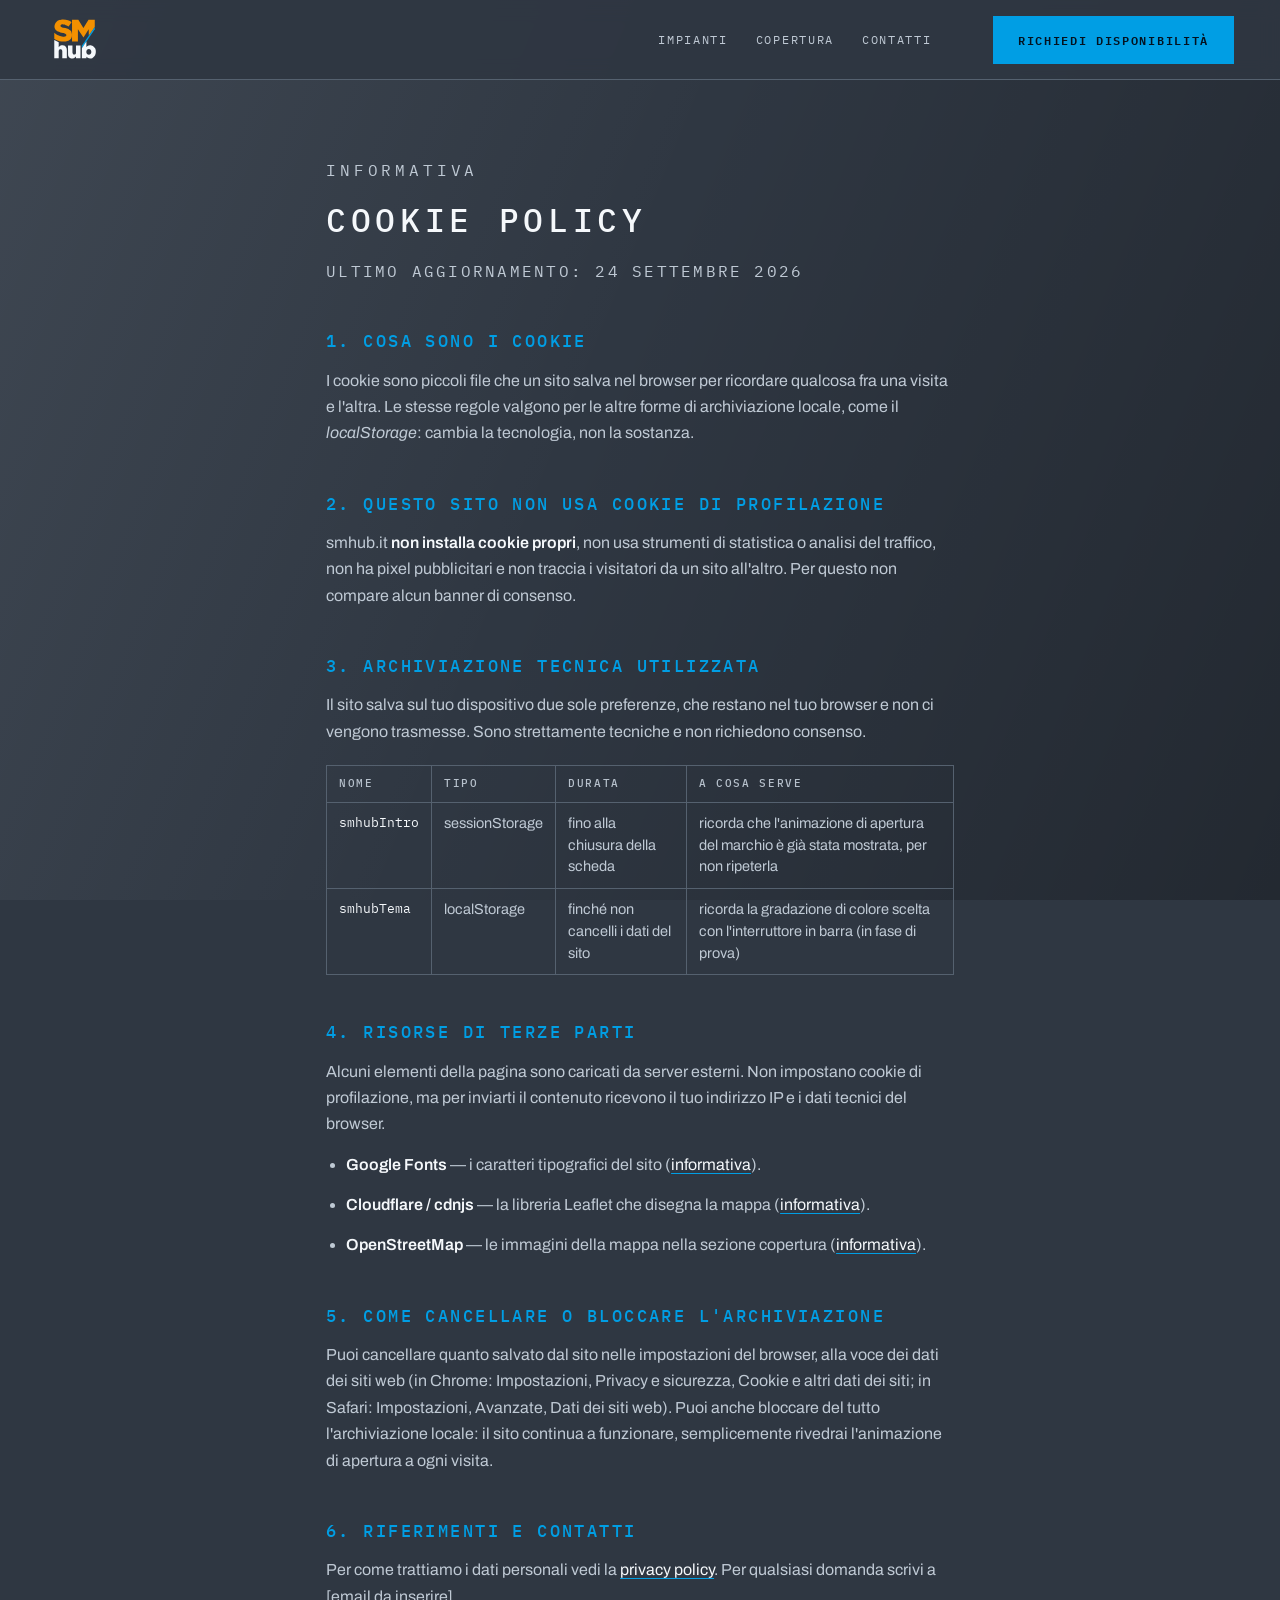
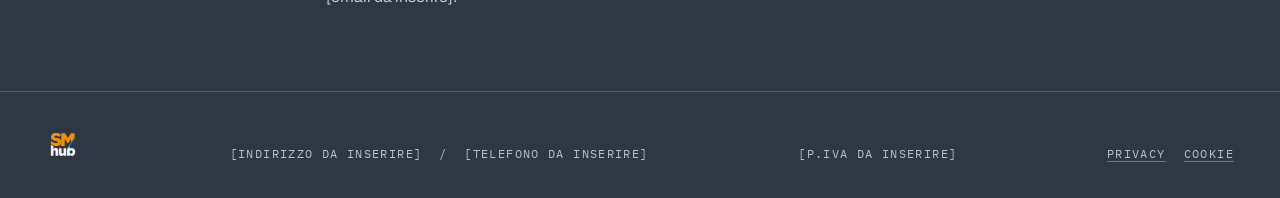
==== cookie.html @ 1e73a3e6 "In evidenza: la domination di Corso Vittorio Emanuele Nuova sezione subito dopo l'hero, con link in " ====
<!DOCTYPE html>
<html lang="it">
<head>
<meta charset="utf-8">
<meta name="viewport" content="width=device-width,initial-scale=1">
<title>Cookie policy | SMHUB</title>
<meta name="description" content="smhub.it non usa cookie di profilazione n&eacute; strumenti di statistica: cosa viene salvato nel browser e perch&eacute;.">
<link rel="preconnect" href="https://fonts.googleapis.com">
<link rel="preconnect" href="https://fonts.gstatic.com" crossorigin>
<link href="https://fonts.googleapis.com/css2?family=Archivo:wght@400;500;600&family=IBM+Plex+Mono:wght@400;500&display=swap" rel="stylesheet">
<link rel="stylesheet" href="css/style.css?v=44">
</head>
<body>

<header class="nav">
  <a class="nav-logo" href="index.html" aria-label="SMHUB, torna in cima"><svg class="marchio" viewBox="0 0 91.2 91.2" aria-hidden="true" focusable="false"><defs>
<clipPath id="clip_1">
<path transform="matrix(1,0,0,-1,0,91.2)" d="M0 91.2H91.2V0H0Z"/>
</clipPath>
</defs>
<g >
<g clip-path="url(#clip_1)">
<path transform="matrix(1,0,0,-1,40.1944,17.838898)" d="M0 0C-3.046 3.194-9.563 4.911-16.454 4.194-18.664 3.965-20.081 3.385-21.046 2.861-21.713 2.5-25.308 .549-26.454-3.731-26.678-4.571-27.667-8.267-25.417-11.361-24.326-12.861-22.958-13.611-22.139-14.167-22.139-14.167-19.854-15.731-13.432-16.917-13.432-16.917-8.102-17.824-8.157-20.324-8.157-20.324-8.38-23.38-14.046-22.509-14.046-22.509-20.657-22.12-27.176-16.435V-25.62C-27.176-25.62-17.028-33.333-5.167-28.861-5.167-28.861 3.725-25.833-.306-14.734-.357-14.593-.419-14.459-.497-14.33-1.075-13.375-3.735-9.97-12.861-8.639-12.861-8.639-17.694-7.611-17.389-5.361-17.389-5.361-17.111-2.417-13.028-3.278-13.028-3.278-8.639-3.75-4.639-6.556Z" fill="#f39000"/>
<path transform="matrix(1,0,0,-1,40.9371,48.094797)" d="M0 0H9.248V19.45L17.989 6.339 26.211 19.45 26.361 9.274 35.767 22.858V34.265H25.915L17.883 21.524 9.915 34.265H0Z" fill="#f39000"/>
<path transform="matrix(1,0,0,-1,56.4444,54.496297)" d="M0 0V-3.889L20.259 25.741V29.259Z" fill="#009ee4"/>
<path fill="currentColor" transform="matrix(1,0,0,-1,67.35,68.78)" d="M0 0C-2.19 0-3.96 2-3.96 4.47-3.96 6.94-2.19 8.94 0 8.94 2.18 8.94 3.96 6.94 3.96 4.47 3.96 2 2.18 0 0 0M9.65 10.41C9.31 11.01 7.59 13.89 4.09 14.69-.78 15.8-3.57 12.31-3.85 12.02V20.69L-10.91 10.39V-5.42H-3.79V-3.2C-3.2-3.65 .34-7.42 5.37-5.42 10.82-3.26 12.57 5.34 9.65 10.41"/>
<path fill="currentColor" transform="matrix(1,0,0,-1,13.0185,45.6)" d="M0 0V-28.526H6.944V-17.587C6.944-16.625 7.317-15.675 8.05-15.053 8.51-14.663 9.123-14.362 9.907-14.396 9.907-14.396 10.834-14.271 11.736-15.256 12.321-15.895 12.593-16.762 12.593-17.629V-28.526H19.759V-15.561C19.759-14.047 19.392-12.535 18.574-11.262 17.62-9.778 15.944-8.304 13.056-8.341 13.056-8.341 9.093-7.822 6.954-11.517V-3.656Z"/>
<path fill="currentColor" transform="matrix(1,0,0,-1,34.5556,54.394399)" d="M0 0H7.028V-11.057C7.028-11.992 7.398-12.917 8.125-13.504 8.537-13.837 9.067-14.093 9.722-14.083 9.722-14.083 12.056-14.139 12.583-12.028V0H19.667V-19.731H12.611V-17.25C12.611-17.25 9.944-20.551 7.056-20.387 7.056-20.387 1.055-20.306 .167-15.028Z"/>
</g>
</g></svg></a>
  <button class="nav-toggle" aria-expanded="false" aria-controls="menu">Menu</button>
  <nav class="nav-link" id="menu">
    <a href="index.html#impianti">Impianti</a>
    <a href="index.html#copertura">Copertura</a>
    <a href="index.html#contatti">Contatti</a>
  </nav>
  <a class="btn" href="index.html#contatti">Richiedi disponibilità</a>
</header>

<main id="top">
  <section>
    <div class="wrap documento">
      <p class="etichetta">Informativa</p>
      <h1>Cookie policy</h1>
      <p class="documento-data">Ultimo aggiornamento: 24 settembre 2026</p>

      <h2>1. Cosa sono i cookie</h2>
      <p>I cookie sono piccoli file che un sito salva nel browser per ricordare qualcosa fra una visita e
      l'altra. Le stesse regole valgono per le altre forme di archiviazione locale, come il
      <em>localStorage</em>: cambia la tecnologia, non la sostanza.</p>

      <h2>2. Questo sito non usa cookie di profilazione</h2>
      <p>smhub.it <strong>non installa cookie propri</strong>, non usa strumenti di statistica o analisi
      del traffico, non ha pixel pubblicitari e non traccia i visitatori da un sito all'altro. Per questo
      non compare alcun banner di consenso.</p>

      <h2>3. Archiviazione tecnica utilizzata</h2>
      <p>Il sito salva sul tuo dispositivo due sole preferenze, che restano nel tuo browser e non ci
      vengono trasmesse. Sono strettamente tecniche e non richiedono consenso.</p>
      <table class="tabella">
        <thead><tr><th>Nome</th><th>Tipo</th><th>Durata</th><th>A cosa serve</th></tr></thead>
        <tbody>
          <tr><td>smhubIntro</td><td>sessionStorage</td><td>fino alla chiusura della scheda</td>
            <td>ricorda che l'animazione di apertura del marchio &egrave; gi&agrave; stata mostrata, per non ripeterla</td></tr>
          <tr><td>smhubTema</td><td>localStorage</td><td>finch&eacute; non cancelli i dati del sito</td>
            <td>ricorda la gradazione di colore scelta con l'interruttore in barra (in fase di prova)</td></tr>
        </tbody>
      </table>

      <h2>4. Risorse di terze parti</h2>
      <p>Alcuni elementi della pagina sono caricati da server esterni. Non impostano cookie di
      profilazione, ma per inviarti il contenuto ricevono il tuo indirizzo IP e i dati tecnici del
      browser.</p>
      <ul>
        <li><strong>Google Fonts</strong> &mdash; i caratteri tipografici del sito
        (<a href="https://policies.google.com/privacy" target="_blank" rel="noopener">informativa</a>).</li>
        <li><strong>Cloudflare / cdnjs</strong> &mdash; la libreria Leaflet che disegna la mappa
        (<a href="https://www.cloudflare.com/privacypolicy/" target="_blank" rel="noopener">informativa</a>).</li>
        <li><strong>OpenStreetMap</strong> &mdash; le immagini della mappa nella sezione copertura
        (<a href="https://osmfoundation.org/wiki/Privacy_Policy" target="_blank" rel="noopener">informativa</a>).</li>
      </ul>

      <h2>5. Come cancellare o bloccare l'archiviazione</h2>
      <p>Puoi cancellare quanto salvato dal sito nelle impostazioni del browser, alla voce dei dati dei
      siti web (in Chrome: Impostazioni, Privacy e sicurezza, Cookie e altri dati dei siti; in Safari:
      Impostazioni, Avanzate, Dati dei siti web). Puoi anche bloccare del tutto l'archiviazione locale:
      il sito continua a funzionare, semplicemente rivedrai l'animazione di apertura a ogni visita.</p>

      <h2>6. Riferimenti e contatti</h2>
      <p>Per come trattiamo i dati personali vedi la <a href="privacy.html">privacy policy</a>. Per
      qualsiasi domanda scrivi a [email da inserire].</p>
    </div>
  </section>
</main>

<footer>
  <div class="piede">
    <div class="piede-marchio"><svg class="marchio" viewBox="0 0 91.2 91.2" aria-hidden="true" focusable="false"><defs>
<clipPath id="clip_1">
<path transform="matrix(1,0,0,-1,0,91.2)" d="M0 91.2H91.2V0H0Z"/>
</clipPath>
</defs>
<g >
<g clip-path="url(#clip_1)">
<path transform="matrix(1,0,0,-1,40.1944,17.838898)" d="M0 0C-3.046 3.194-9.563 4.911-16.454 4.194-18.664 3.965-20.081 3.385-21.046 2.861-21.713 2.5-25.308 .549-26.454-3.731-26.678-4.571-27.667-8.267-25.417-11.361-24.326-12.861-22.958-13.611-22.139-14.167-22.139-14.167-19.854-15.731-13.432-16.917-13.432-16.917-8.102-17.824-8.157-20.324-8.157-20.324-8.38-23.38-14.046-22.509-14.046-22.509-20.657-22.12-27.176-16.435V-25.62C-27.176-25.62-17.028-33.333-5.167-28.861-5.167-28.861 3.725-25.833-.306-14.734-.357-14.593-.419-14.459-.497-14.33-1.075-13.375-3.735-9.97-12.861-8.639-12.861-8.639-17.694-7.611-17.389-5.361-17.389-5.361-17.111-2.417-13.028-3.278-13.028-3.278-8.639-3.75-4.639-6.556Z" fill="#f39000"/>
<path transform="matrix(1,0,0,-1,40.9371,48.094797)" d="M0 0H9.248V19.45L17.989 6.339 26.211 19.45 26.361 9.274 35.767 22.858V34.265H25.915L17.883 21.524 9.915 34.265H0Z" fill="#f39000"/>
<path transform="matrix(1,0,0,-1,56.4444,54.496297)" d="M0 0V-3.889L20.259 25.741V29.259Z" fill="#009ee4"/>
<path fill="currentColor" transform="matrix(1,0,0,-1,67.35,68.78)" d="M0 0C-2.19 0-3.96 2-3.96 4.47-3.96 6.94-2.19 8.94 0 8.94 2.18 8.94 3.96 6.94 3.96 4.47 3.96 2 2.18 0 0 0M9.65 10.41C9.31 11.01 7.59 13.89 4.09 14.69-.78 15.8-3.57 12.31-3.85 12.02V20.69L-10.91 10.39V-5.42H-3.79V-3.2C-3.2-3.65 .34-7.42 5.37-5.42 10.82-3.26 12.57 5.34 9.65 10.41"/>
<path fill="currentColor" transform="matrix(1,0,0,-1,13.0185,45.6)" d="M0 0V-28.526H6.944V-17.587C6.944-16.625 7.317-15.675 8.05-15.053 8.51-14.663 9.123-14.362 9.907-14.396 9.907-14.396 10.834-14.271 11.736-15.256 12.321-15.895 12.593-16.762 12.593-17.629V-28.526H19.759V-15.561C19.759-14.047 19.392-12.535 18.574-11.262 17.62-9.778 15.944-8.304 13.056-8.341 13.056-8.341 9.093-7.822 6.954-11.517V-3.656Z"/>
<path fill="currentColor" transform="matrix(1,0,0,-1,34.5556,54.394399)" d="M0 0H7.028V-11.057C7.028-11.992 7.398-12.917 8.125-13.504 8.537-13.837 9.067-14.093 9.722-14.083 9.722-14.083 12.056-14.139 12.583-12.028V0H19.667V-19.731H12.611V-17.25C12.611-17.25 9.944-20.551 7.056-20.387 7.056-20.387 1.055-20.306 .167-15.028Z"/>
</g>
</g></svg></div>
    <div>[indirizzo da inserire] &nbsp;/&nbsp; [telefono da inserire]</div>
    <div>[P.IVA da inserire]</div>
    <div class="piede-legali"><a href="privacy.html">Privacy</a><a href="cookie.html">Cookie</a></div>
  </div>
</footer>

<script src="js/site.js?v=18" defer></script>
</body>
</html>
---- css/style.css ----
/* SMHUB - direzione: blueprint industriale.
   Griglia di costruzione a vista, quote da disegno tecnico, tipografia grande,
   dati in monospaziato, foto a piena larghezza senza effetti. Nessun WebGL. */

/* ---------- palette ----------
   Due fondi possibili, commutabili con l'attributo data-tema sull'elemento html.
   "blu" = cianografia (predefinito), "acciaio" = lamiera spazzolata. */
/* ---------- palette: lamiera di acciaio, tre gradazioni ----------
   Si commutano con l'attributo data-tema sull'elemento html.
   Predefinita: "medio". Il fondo blu e stato scartato. */
:root{
  /* MEDIO */
  --fondo:#2f3742;
  --fondo-2:#363f4b;
  --piano:#3e4855;
  --filo:#55616f;
  --filo-forte:#6b7887;
  --tenue:#b7c1cc;
  --testo:#f5f8fb;
  --testo-muto:#bfc9d4;
  --linea:#454f5d;
  --accento:#009ee4;          /* blu del marchio SM Hub */
  --accento-scuro:#0080ba;
  --su-accento:#04121f;       /* testo sopra l'accento */
  --rilievo:linear-gradient(112deg,rgba(230,242,255,.085) 0%,rgba(0,0,0,0) 46%,rgba(0,0,0,.26) 100%);
  --velo:linear-gradient(180deg,rgba(28,34,43,.34) 0%,rgba(28,34,43,.18) 42%,rgba(28,34,43,.62) 100%);
  --barra:rgba(47,55,66,.90);

  /* Due soli caratteri. IBM Plex Mono per payoff, titoli, etichette e dati;
     Archivo per il testo corrente e per gli indirizzi delle schede. */
  --font-testo:"Archivo",system-ui,sans-serif;
  --font-mono:"IBM Plex Mono",ui-monospace,"Cascadia Mono",monospace;

  --bordo:1px solid var(--filo);
  --barra-h:80px;            /* altezza della barra: la usano hero e squadrature */
  --gutter:clamp(18px,3.6vw,56px);
  --max:1560px;
  color-scheme:dark;
}

/* SCURO: lamiera brunita */
html[data-tema="scuro"]{
  --fondo:#262c34;
  --fondo-2:#2c333c;
  --piano:#333b45;
  --filo:#4a5563;
  --filo-forte:#5f6c7c;
  --tenue:#aeb9c5;
  --testo:#f1f4f8;
  --testo-muto:#b4bfca;
  --linea:#3b4552;
  --rilievo:linear-gradient(112deg,rgba(226,238,250,.075) 0%,rgba(0,0,0,0) 46%,rgba(0,0,0,.22) 100%);
  --velo:linear-gradient(180deg,rgba(22,27,34,.36) 0%,rgba(22,27,34,.20) 42%,rgba(22,27,34,.64) 100%);
  --barra:rgba(38,44,52,.90);
}

/* CHIARO: lamiera lucidata */
html[data-tema="chiaro"]{
  --fondo:#3b4552;
  --fondo-2:#434e5c;
  --piano:#4c5866;
  --filo:#63707f;
  --filo-forte:#7b8898;
  --tenue:#c3cdd8;
  --testo:#f8fbfe;
  --testo-muto:#ccd5df;
  --linea:#525e6c;
  --rilievo:linear-gradient(112deg,rgba(235,246,255,.10) 0%,rgba(0,0,0,0) 46%,rgba(0,0,0,.30) 100%);
  --velo:linear-gradient(180deg,rgba(34,41,51,.32) 0%,rgba(34,41,51,.16) 42%,rgba(34,41,51,.58) 100%);
  --barra:rgba(59,69,82,.92);
}


*,*::before,*::after{box-sizing:border-box}
/* [hidden] vale display:none con specificita zero, quindi qualunque regola di
   classe che imposti un display (.imp{display:flex}) lo annulla e l'elemento
   resta a schermo. Serve dirlo qui una volta per tutte. */
[hidden]{display:none!important}
html{-webkit-text-size-adjust:100%}
html,body{overflow-x:clip}
body{
  margin:0;background-color:var(--fondo);background-image:var(--rilievo);background-attachment:fixed;color:var(--testo);
  font-family:var(--font-testo);font-size:16px;line-height:1.5;
  -webkit-font-smoothing:antialiased;
}
img{max-width:100%;display:block}
a{color:inherit;text-decoration:none}
/* Titoli con lo stesso font del payoff: monospaziato, maiuscolo, spaziato.
   Corpi contenuti: il peso visivo lo da la spaziatura, non la grandezza. */
h1,h2,h3{margin:0;font-family:var(--font-mono);font-weight:500;text-transform:uppercase;
  letter-spacing:.14em;line-height:1.4}
p{margin:0}
.btn,.slot,input,textarea{border-radius:0}

/* ---------- luce radente ----------
   Due fasci diagonali sopra tutta la pagina: scorrono con lo scroll tramite
   scroll-driven animation. Dove non e supportata (Safari, Firefox) scorrono da soli.
   Vanno in fusione "screen": illuminano, non coprono. */
.luce{position:fixed;inset:0;z-index:40;pointer-events:none;overflow:hidden;mix-blend-mode:screen}
.luce i{position:absolute;left:-60%;top:-60%;width:220%;height:220%;display:block;will-change:transform;
  background:linear-gradient(104deg,transparent 0 36%,rgba(228,242,255,.10) 44%,
    rgba(232,245,255,.23) 50%,rgba(228,242,255,.10) 56%,transparent 64%)}
.luce i.tinta{background:linear-gradient(99deg,transparent 0 42%,rgba(0,158,228,.08) 47%,
  rgba(0,158,228,.26) 50%,rgba(0,158,228,.08) 53%,transparent 58%)}
/* lama stretta: il colpo di luce speculare, passa piu veloce degli altri due */
.luce i.lama{background:linear-gradient(107deg,transparent 0 47.4%,rgba(255,255,255,.20) 49.4%,
  rgba(255,255,255,.34) 50%,rgba(255,255,255,.20) 50.6%,transparent 52.6%)}

@keyframes radente{from{transform:translate3d(-22%,-10%,0)}to{transform:translate3d(24%,12%,0)}}
@keyframes radenteTinta{from{transform:translate3d(26%,10%,0)}to{transform:translate3d(-24%,-12%,0)}}
@keyframes radenteLama{from{transform:translate3d(-46%,-16%,0)}to{transform:translate3d(48%,18%,0)}}
@supports (animation-timeline: scroll()){
  /* la scorciatoia "animation" imposterebbe durata 0s: con una timeline di scroll
     serve animation-duration:auto, altrimenti il fascio resta fermo */
  .luce i{animation-name:radente;animation-timing-function:linear;animation-fill-mode:both;
    animation-duration:auto;animation-timeline:scroll(root block)}
  .luce i.tinta{animation-name:radenteTinta}
  .luce i.lama{animation-name:radenteLama}
}
@supports not (animation-timeline: scroll()){
  .luce i{animation:radente 24s linear infinite alternate}
  .luce i.tinta{animation:radenteTinta 31s linear infinite alternate}
  .luce i.lama{animation:radenteLama 17s linear infinite alternate}
}

/* quota da disegno tecnico: filetto con tacche agli estremi e misura in mezzo */
.quota{position:relative;display:flex;align-items:center;gap:12px;
  font-family:var(--font-mono);font-size:11px;letter-spacing:.16em;text-transform:uppercase;color:var(--tenue)}
.quota::before,.quota::after{content:"";height:1px;background:var(--filo-forte);flex:1}
.quota.sinistra::before{display:none}

/* ---------- navigazione ---------- */
.nav{position:fixed;top:0;left:0;right:0;z-index:50;height:var(--barra-h);display:flex;align-items:center;
  gap:clamp(14px,3vw,44px);padding:0 var(--gutter);background:var(--barra);
  backdrop-filter:blur(10px);border-bottom:1px solid var(--filo)}
/* il marchio e l'unico punto in cui compare l'arancio: i tratti "hub" ereditano
   il colore del testo tramite currentColor, quindi restano bianchi sul fondo scuro */
.nav-logo{display:flex;align-items:center;color:var(--testo)}
.marchio{width:58px;height:58px;display:block}
.piede-marchio{color:var(--testo)}
.piede-marchio .marchio{width:34px;height:34px}
.nav-link{margin-left:auto;display:flex;gap:clamp(14px,2.2vw,30px);align-items:center}
.nav-link a{font-family:var(--font-mono);font-size:12px;letter-spacing:.14em;text-transform:uppercase;color:var(--testo-muto)}
.nav-link a:hover{color:var(--accento)}
.nav .btn{margin-left:clamp(10px,1.8vw,24px)}
.nav-toggle{display:none;margin-left:auto;background:none;border:1px solid var(--filo-forte);color:var(--testo);
  font-family:var(--font-mono);font-size:12px;letter-spacing:.12em;padding:8px 13px;text-transform:uppercase;cursor:pointer}

.btn{display:inline-flex;align-items:center;justify-content:center;white-space:nowrap;
  font-family:var(--font-mono);font-size:12px;letter-spacing:.14em;text-transform:uppercase;
  padding:14px 24px;border:1px solid var(--accento);background:var(--accento);color:var(--su-accento);font-weight:600;
  transition:background .18s,color .18s,border-color .18s}
.btn:hover{background:var(--accento-scuro);border-color:var(--accento-scuro)}
.btn:active{transform:translateY(1px)}
.btn-ghost{background:transparent;color:var(--testo);border-color:var(--filo-forte)}
.btn-ghost:hover{background:transparent;border-color:var(--accento);color:var(--accento)}

/* interruttore di confronto fra i due fondi: provvisorio, da togliere alla scelta */
.tema{display:flex;border:1px solid var(--filo-forte);margin-left:clamp(10px,1.6vw,20px)}
.tema button{background:none;border:0;color:var(--tenue);cursor:pointer;
  font-family:var(--font-mono);font-size:10.5px;letter-spacing:.14em;text-transform:uppercase;padding:8px 11px}
.tema button[aria-pressed="true"]{background:var(--filo);color:var(--testo)}
@media (max-width:768px){.tema{display:none}}

/* ---------- intro del marchio (js/intro.js) ----------
   Le classi si chiamano apre-* e non intro-*: .intro esiste gia sui paragrafi
   (max-width:56ch) e messa su <html> stringerebbe tutta la pagina.
   Unica eccezione consapevole alla regola "niente contenuto nascosto": per un
   istante la pagina e coperta. Il velo CSS copre solo l'attesa dello script e
   si toglie da solo dopo 2,5 secondi, quindi se lo script non arriva il sito
   compare comunque. Quando lo script parte, sostituisce il velo CSS col suo. */
html.apre-marchio body::after{content:"";position:fixed;inset:0;z-index:98;
  background-color:var(--fondo);background-image:var(--rilievo);
  animation:apre-via .35s 2.5s forwards}
.apre-velo{position:fixed;inset:0;z-index:98;pointer-events:none;
  background-color:var(--fondo);background-image:var(--rilievo)}
html.apre-marchio .nav-logo .marchio{visibility:hidden;animation:apre-logo 0s 2.6s forwards}
html.apre-marchio-attiva .nav-logo .marchio{visibility:hidden}
.apre-volo{position:fixed;z-index:99;margin:0;color:var(--testo);pointer-events:none;will-change:transform}
.apre-volo g{transform-box:fill-box}
@keyframes apre-via{to{opacity:0;visibility:hidden}}
@keyframes apre-logo{to{visibility:visible}}

/* ---------- hero: foto piena + squadratura tecnica ---------- */
.hero{position:relative;min-height:100dvh;display:flex;flex-direction:column;justify-content:center;
  align-items:center;
  padding:calc(var(--barra-h) + 34px) 0 0;overflow:hidden}
.hero-media{position:absolute;inset:0;z-index:-2;background:var(--fondo-2)}
/* Su desktop la foto parte SOTTO la barra: la barra e quasi opaca, e sopra la
   foto nascondeva proprio la parte alta, dove stanno i cartelloni. */
@media (min-aspect-ratio:4/5){
  .hero-media{top:var(--barra-h)}
  /* Fascia al 66% dell'altezza invece che al centro: la parte alta della foto,
     dove stanno i cartelloni, resta scoperta (a 1905x912 il cartellone Lete
     arriva al 65%). Il secondo termine del min() la fa risalire sugli schermi
     bassi (portatili), cosi pulsanti e quota restano dentro lo schermo:
     300px = fascia + riga + pulsanti + un minimo di stacco dalla quota. */
  .hero{justify-content:flex-start}
  .hero-fascia{margin-top:max(0px,min(calc(66dvh - var(--barra-h) - 34px),
    calc(100dvh - var(--barra-h) - 34px - 300px)))}
}
.slide{position:absolute;inset:0;opacity:0;transition:opacity 1.1s linear}
.slide.on{opacity:1}
/* Sugli schermi piu larghi del 16:9 la foto si rifila sopra e sotto: il taglio va
   soprattutto in basso (strada, auto), perche i cartelloni stanno in alto.
   Centrata, su un monitor 1920x1080 spariva la cima dei cartelloni. */
.slide img{width:100%;height:100%;object-fit:cover;object-position:50% 15%}
.hero-velo{position:absolute;inset:0;z-index:-1;
  background:var(--velo)}

/* segni di squadratura agli angoli, come su una tavola tecnica */
.squadra{position:absolute;width:26px;height:26px;border:1px solid var(--filo-forte);z-index:2;pointer-events:none}
.squadra.a{top:calc(var(--barra-h) + 24px);left:var(--gutter);border-right:0;border-bottom:0}
.squadra.b{top:calc(var(--barra-h) + 24px);right:var(--gutter);border-left:0;border-bottom:0}
.squadra.c{bottom:26px;left:var(--gutter);border-right:0;border-top:0}
.squadra.d{bottom:26px;right:var(--gutter);border-left:0;border-top:0}

/* La fascia va da un bordo all'altro: e una banda sulla foto, non un riquadro
   dentro la griglia. Il testo dentro resta allineato al centro. */
.hero-fascia{position:relative;z-index:3;width:100%;text-align:center;
  background:rgba(16,21,28,.72);
  border-top:1px solid rgba(255,255,255,.18);border-bottom:1px solid rgba(255,255,255,.18);
  padding:clamp(24px,4.2vh,50px) var(--gutter);
  backdrop-filter:blur(2px)}
.hero h1{font-family:var(--font-mono);font-weight:500;
  font-size:clamp(13px,1.85vw,27px);letter-spacing:.24em;text-transform:uppercase;
  line-height:1.45;text-wrap:balance;
  text-shadow:0 2px 24px rgba(0,0,0,.5)}
.hero h1 em{font-style:normal;color:var(--accento)}
.hero-sotto{position:relative;z-index:3;display:flex;flex-direction:column;align-items:center;
  gap:clamp(20px,3vh,32px);margin-top:clamp(26px,4.4vh,46px);padding:0 var(--gutter);text-align:center}
.hero-riga{font-family:var(--font-mono);font-size:clamp(10.5px,1.05vw,13px);letter-spacing:.2em;
  text-transform:uppercase;color:#fff;
  /* due ombre: una stretta che stacca la lettera anche sul cielo chiaro, una
     larga che fa da alone. Serve perche sotto la fascia la foto e scoperta. */
  text-shadow:0 1px 3px rgba(0,0,0,.92),0 2px 26px rgba(0,0,0,.7);
  /* niente max-width: con la crenatura larga del monospaziato il calcolo in ch
     sbaglia di parecchio e la riga andava a capo anche quando c'era spazio.
     Su schermo stretto va a capo da sola, bilanciata. */
  text-wrap:balance}
.hero-azioni{display:flex;gap:12px;flex-wrap:wrap;justify-content:center}
.hero .quota{position:absolute;left:var(--gutter);bottom:22px;z-index:3;margin:0}

/* slot fotografico dichiarato: da sostituire con le foto reali */
.slot{position:absolute;inset:0;display:grid;place-items:center;background:var(--fondo-2);
  border:1px solid var(--linea)}
.slot span{font-family:var(--font-mono);font-size:11.5px;letter-spacing:.18em;color:var(--tenue);
  text-transform:uppercase;text-align:center;padding:0 20px;line-height:2;border:1px dashed var(--filo-forte)}
.slot span{padding:14px 22px}

/* ---------- struttura delle sezioni ---------- */
section{position:relative;z-index:2}
.wrap{max-width:var(--max);margin:0 auto;padding:clamp(64px,9vh,124px) var(--gutter)}
.etichetta{font-family:var(--font-mono);font-size:11px;letter-spacing:.24em;text-transform:uppercase;color:var(--accento)}
h2{margin-top:14px;font-size:clamp(19px,2.1vw,32px);max-width:24em;text-wrap:balance}
.intro{margin-top:22px;max-width:56ch;color:var(--testo-muto);font-size:17px}

/* servizi: righe piene, numerazione grande in filo di contorno */
.righe{margin-top:clamp(36px,6vh,70px);border-top:1px solid var(--filo)}
.riga{display:grid;grid-template-columns:minmax(90px,1fr) 5fr 4fr;gap:clamp(16px,3vw,48px);
  align-items:start;padding:clamp(26px,4vh,48px) 0;border-bottom:1px solid var(--filo)}
.riga .num{font-family:var(--font-mono);font-size:clamp(30px,4vw,58px);line-height:1;color:transparent;
  -webkit-text-stroke:1px var(--filo-forte);letter-spacing:-0.04em}
.riga h3{font-size:clamp(14px,1.25vw,18px);letter-spacing:.12em;line-height:1.5}
.riga p{color:var(--testo-muto);font-size:16px;max-width:46ch}
@media (max-width:900px){.riga{grid-template-columns:1fr;gap:12px}}

/* copertura: mappa a piena larghezza con cornice tecnica */
.copertura{border-top:1px solid var(--filo);background:var(--fondo-2)}
.copertura .wrap{padding-bottom:0}
.copertura-testa{display:grid;grid-template-columns:1.4fr 1fr;gap:clamp(20px,4vw,64px);align-items:end}
@media (max-width:900px){.copertura-testa{grid-template-columns:1fr}}
.mappa-guscio{position:relative;margin-top:clamp(32px,5vh,64px);border-top:1px solid var(--filo)}
#mappa{height:clamp(360px,66vh,720px);background:var(--fondo-2)}
.leaflet-container{background:var(--fondo-2)}
/* resa notturna delle tile OSM: inversione + desaturazione, i marker restano fuori dal filtro */
#mappa .leaflet-tile-pane{filter:invert(1) hue-rotate(180deg) grayscale(.55) brightness(.78) contrast(1.04)}
.leaflet-control-attribution{background:var(--barra)!important;color:var(--tenue)!important;font-family:var(--font-mono);font-size:10px}
.leaflet-control-attribution a{color:var(--testo-muto)!important}

/* comandi della mappa (+, -, vista d'insieme) nel linguaggio del sito */
#mappa .leaflet-bar{border:1px solid var(--filo-forte);border-radius:0;box-shadow:none;background:none}
#mappa .leaflet-bar a{width:40px;height:40px;line-height:38px;border-radius:0;border-bottom:1px solid var(--filo);
  background:var(--fondo);color:var(--testo);font:400 22px/38px var(--font-mono)}
#mappa .leaflet-bar a:last-child{border-bottom:0}
#mappa .leaflet-bar a.leaflet-disabled{color:var(--filo-forte);background:var(--fondo)}
@media (hover:hover){#mappa .leaflet-bar a:not(.leaflet-disabled):hover{background:var(--accento);color:var(--su-accento)}}
#mappa .leaflet-bar a:focus-visible{outline:2px solid var(--accento);outline-offset:-2px}
#mappa .leaflet-top.leaflet-right{margin-top:4px}
#mappa .mappa-insieme a{font-size:20px}
/* avviso "Ctrl + rotella" / "due dita": compare al centro e sparisce da solo */
.mappa-avviso{position:absolute;inset:0;z-index:1000;margin:0;display:flex;align-items:center;justify-content:center;
  padding:20px;text-align:center;background:rgba(16,21,28,.62);color:#fff;pointer-events:none;
  font-family:var(--font-mono);font-size:13px;letter-spacing:.14em;text-transform:uppercase;
  opacity:0;transition:opacity .25s ease}
.mappa-avviso.visibile{opacity:1}

/* popup degli impianti: lo stesso acciaio del sito, spigolo vivo, miniature in alto */
.pop-impianto .leaflet-popup-content-wrapper{background:var(--fondo);color:var(--testo);
  border:1px solid var(--filo-forte);border-radius:0;box-shadow:0 12px 32px rgba(0,0,0,.45);padding:0}
.pop-impianto .leaflet-popup-content{margin:0;width:250px!important;font-family:var(--font-testo);line-height:1.4}
.pop-impianto .leaflet-popup-tip{background:var(--fondo);border:1px solid var(--filo-forte);box-shadow:none}
.pop-impianto a.leaflet-popup-close-button{color:#fff;width:28px;height:28px;font:20px/26px var(--font-mono);
  background:rgba(16,21,28,.72);top:0;right:0}
.pop-foto{display:grid;gap:1px;background:var(--filo)}
.pop-foto.conta-2{grid-template-columns:1fr 1fr}
.pop-miniatura{display:block;padding:0;border:0;margin:0;background:var(--fondo-2);cursor:zoom-in;
  aspect-ratio:16/9;overflow:hidden;position:relative}
.pop-miniatura img{width:100%;height:100%;object-fit:cover;display:block;transition:transform .35s ease}
@media (hover:hover){.pop-miniatura:hover img{transform:scale(1.06)}}
.pop-miniatura:focus-visible{outline:2px solid var(--accento);outline-offset:-2px}
/* prefisso .pop-impianto: Leaflet da ai <p> dei popup un margine piu specifico di una classe sola */
.pop-impianto .pop-senza{margin:0;padding:18px 14px;font-family:var(--font-mono);font-size:10.5px;letter-spacing:.16em;
  text-transform:uppercase;color:var(--tenue);background:var(--fondo-2)}
.pop-impianto .pop-code{margin:12px 14px 0;font-family:var(--font-mono);font-size:11px;letter-spacing:.2em;color:var(--accento)}
.pop-impianto .pop-pos{margin:5px 14px 0;font-size:14px}
.pop-impianto .pop-dati{margin:8px 14px 14px;font-family:var(--font-mono);font-size:10.5px;letter-spacing:.1em;
  text-transform:uppercase;color:var(--tenue)}

/* ---------- galleria a tutto schermo (foto dal popup) ---------- */
html.galleria-aperta{overflow:hidden}
.galleria{position:fixed;inset:0;z-index:120;display:flex;align-items:center;justify-content:center;
  gap:clamp(8px,2vw,28px);padding:clamp(56px,7vh,80px) clamp(8px,2vw,28px) clamp(20px,4vh,40px);
  background:rgba(12,15,20,.94)}
.galleria figure{margin:0;display:flex;flex-direction:column;align-items:center;gap:14px;
  min-width:0;max-width:min(1400px,100%);touch-action:pan-y}
.galleria img{max-width:100%;max-height:calc(100dvh - 190px);object-fit:contain;display:block;
  border:1px solid var(--filo);background:var(--fondo-2);user-select:none;-webkit-user-drag:none}
.galleria figcaption{display:flex;flex-wrap:wrap;justify-content:center;gap:6px 16px;text-align:center;
  font-family:var(--font-mono);font-size:11px;letter-spacing:.14em;text-transform:uppercase;color:var(--tenue)}
.galleria .g-code{color:var(--accento)}
.galleria .g-pos{color:var(--testo);text-transform:none;letter-spacing:0;font-family:var(--font-testo);font-size:15px;text-wrap:balance}
.galleria-chiudi,.galleria-freccia{flex:none;border:1px solid var(--filo-forte);background:rgba(47,55,66,.8);
  color:#fff;cursor:pointer;font-family:var(--font-mono);line-height:1}
.galleria-chiudi{position:absolute;top:clamp(12px,2vh,20px);right:clamp(12px,2vw,24px);
  width:44px;height:44px;font-size:26px}
.galleria-freccia{width:48px;height:64px;font-size:34px}
@media (hover:hover){.galleria-chiudi:hover,.galleria-freccia:hover{background:var(--accento);color:var(--su-accento)}}
.galleria-chiudi:focus-visible,.galleria-freccia:focus-visible{outline:2px solid var(--accento);outline-offset:2px}
/* su telefono le frecce scendono in basso ai lati, la foto prende tutta la larghezza */
@media (max-width:700px){
  .galleria{padding:64px 8px 90px}
  .galleria-freccia{position:absolute;bottom:18px;width:56px;height:52px}
  .galleria-freccia.prec{left:calc(50% - 64px)}
  .galleria-freccia.succ{right:calc(50% - 64px)}
}
.mappa-nota{position:absolute;left:0;bottom:0;z-index:400;background:var(--fondo);border-top:1px solid var(--filo);
  border-right:1px solid var(--filo);padding:12px 18px;
  font-family:var(--font-mono);font-size:11px;letter-spacing:.14em;text-transform:uppercase;color:var(--tenue)}

/* ---------- riepilogo e elenco degli impianti ----------
   Le schede sono generate da js/site.js a partire da js/impianti-data.js.
   Squadratura netta, foto senza effetti, dati in monospaziato: la scheda deve
   somigliare a una tavola tecnica, non a una card di catalogo. */
.conta{list-style:none;margin:clamp(28px,4vh,44px) 0 0;padding:0;display:flex;flex-wrap:wrap;
  border-top:1px solid var(--filo);border-bottom:1px solid var(--filo)}
.conta li{display:flex;flex-direction:column;gap:6px;padding:clamp(16px,2.4vh,24px) clamp(18px,3vw,44px) clamp(16px,2.4vh,24px) 0;
  border-right:1px solid var(--filo);margin-right:clamp(18px,3vw,44px)}
.conta li:last-child{border-right:0;margin-right:0}
.conta-n{font-size:clamp(28px,3.4vw,46px);line-height:1;letter-spacing:-0.02em}
.conta-e{font-family:var(--font-mono);font-size:10.5px;letter-spacing:.18em;text-transform:uppercase;color:var(--tenue)}

.filtro{margin-top:clamp(26px,4vh,40px);display:flex;flex-wrap:wrap;gap:1px;background:var(--filo);
  border:1px solid var(--filo);width:fit-content;max-width:100%}
.filtro button{background:var(--fondo);border:0;color:var(--testo-muto);cursor:pointer;
  font-family:var(--font-mono);font-size:11px;letter-spacing:.14em;text-transform:uppercase;
  padding:11px 16px;display:flex;align-items:center;gap:8px}
.filtro button span{color:var(--tenue);font-size:10px}
.filtro button:hover{color:var(--testo)}
.filtro button[aria-pressed="true"]{background:var(--accento);color:var(--su-accento)}
.filtro button[aria-pressed="true"] span{color:var(--su-accento);opacity:.7}

/* Ogni scheda ha il suo filetto blu (il blu della sbarra del logo), con un po'
   d'aria fra una e l'altra. Non linee di griglia condivise: con il filtro attivo
   le caselle vuote dell'ultima riga sarebbero diventate blocchi blu pieni. */
.elenco{margin-top:clamp(20px,3vh,30px);display:grid;gap:clamp(12px,1.3vw,20px);
  grid-template-columns:repeat(auto-fill,minmax(330px,1fr))}
.imp{background:var(--fondo);display:flex;flex-direction:column;border:1px solid var(--accento);
  transition:box-shadow .25s ease}
@media (hover:hover){.imp:hover{box-shadow:0 0 0 1px var(--accento),0 10px 28px rgba(0,0,0,.28)}}
.imp-foto{position:relative;aspect-ratio:16/9;background:var(--fondo-2);overflow:hidden;
  border-bottom:1px solid var(--accento)}
.imp-foto img{width:100%;height:100%;object-fit:cover}
/* la foto della scheda apre la galleria */
.imp-apri{display:block;width:100%;height:100%;padding:0;border:0;margin:0;background:none;cursor:zoom-in;
  position:relative;overflow:hidden}
.imp-apri img{transition:transform .5s ease}
@media (hover:hover){.imp-apri:hover img{transform:scale(1.04)}}
.imp-apri:focus-visible{outline:2px solid var(--accento);outline-offset:-2px}
.imp-quante{position:absolute;right:10px;bottom:10px;padding:5px 8px;background:rgba(16,21,28,.78);
  border:1px solid rgba(255,255,255,.2);color:#fff;font-family:var(--font-mono);font-size:10px;
  letter-spacing:.14em;text-transform:uppercase;pointer-events:none}
.imp-foto .slot{position:absolute;inset:0}
.imp-corpo{padding:clamp(16px,1.6vw,24px);display:flex;flex-direction:column;flex:1}
.imp-code{font-family:var(--font-mono);font-size:11px;letter-spacing:.2em;text-transform:uppercase;color:var(--accento)}
/* gli indirizzi delle schede sono dati da leggere, non titoli: restano in Archivo */
.imp h3{margin-top:10px;font-family:var(--font-testo);font-weight:600;text-transform:none;
  font-size:clamp(17px,1.35vw,21px);line-height:1.25;letter-spacing:0}
.imp-dati{margin:auto 0 0;padding-top:18px;display:grid;grid-template-columns:repeat(2,1fr);gap:12px 18px}
.imp-dati>div{min-width:0}
.imp-dati dt{font-family:var(--font-mono);font-size:10px;letter-spacing:.16em;text-transform:uppercase;color:var(--tenue)}
.imp-dati dd{margin:3px 0 0;font-size:15px;color:var(--testo-muto)}

/* chiusura */
.chiusura{border-top:1px solid var(--filo)}
.chiusura h2{max-width:20em}
.chiusura .btn{margin-top:clamp(26px,4vh,44px)}

/* ---------- in evidenza: la domination di Corso Vittorio Emanuele ----------
   Sezione piu marcata delle altre: filetto blu in alto, fondo leggermente
   staccato, due foto grandi affiancate che aprono la galleria. */
.evidenza{border-top:2px solid var(--accento);background:var(--fondo-2);position:relative}
.evidenza::after{content:"";position:absolute;inset:0;pointer-events:none;
  background:radial-gradient(120% 60% at 50% 0%,rgba(0,158,228,.14),rgba(0,158,228,0) 70%)}
.evidenza .wrap{position:relative;z-index:1}
.evidenza-conta{margin-top:clamp(24px,3.4vh,38px)}
.evidenza-foto{margin-top:clamp(26px,4vh,40px);display:grid;gap:clamp(12px,1.4vw,20px);
  grid-template-columns:1fr 1fr}
@media (max-width:820px){.evidenza-foto{grid-template-columns:1fr}}
.dom-apri{position:relative;display:block;width:100%;padding:0;margin:0;background:var(--fondo);
  border:1px solid var(--accento);cursor:zoom-in;overflow:hidden}
.dom-apri img{width:100%;aspect-ratio:16/9;object-fit:cover;transition:transform .5s ease}
@media (hover:hover){.dom-apri:hover img{transform:scale(1.03)}}
.dom-apri:focus-visible{outline:2px solid var(--accento);outline-offset:2px}
.dom-tag{position:absolute;left:0;bottom:0;padding:9px 14px;background:rgba(16,21,28,.82);
  border-top:1px solid rgba(255,255,255,.2);border-right:1px solid rgba(255,255,255,.2);
  font-family:var(--font-mono);font-size:11px;letter-spacing:.14em;text-transform:uppercase;color:#fff}
.evidenza-nota{margin-top:14px;font-family:var(--font-mono);font-size:10.5px;letter-spacing:.12em;
  text-transform:uppercase;color:var(--tenue)}
.evidenza-schede{margin-top:clamp(26px,4vh,40px);display:grid;gap:clamp(12px,1.4vw,20px);
  grid-template-columns:1fr 1fr}
@media (max-width:820px){.evidenza-schede{grid-template-columns:1fr}}
.evidenza-schede article{border:1px solid var(--accento);background:var(--fondo);
  padding:clamp(18px,2vw,26px)}
.evidenza-schede h3{margin-top:10px;font-size:clamp(14px,1.3vw,18px)}
.evidenza-dir{margin-top:12px;color:var(--testo-muto);font-size:15px;max-width:44ch}
.evidenza-schede .imp-dati{margin-top:20px}
.evidenza-btn{margin-top:clamp(26px,4vh,40px)}

/* ---------- pagine di testo (privacy, cookie) ---------- */
.documento{max-width:80ch;padding-top:calc(var(--barra-h) + clamp(40px,7vh,90px))}
.documento h1{font-size:clamp(22px,2.6vw,38px);margin-top:14px}
.documento h2{font-size:clamp(14px,1.35vw,18px);margin-top:clamp(34px,5vh,52px);color:var(--accento);max-width:none}
.documento p,.documento li{color:var(--testo-muto);font-size:16px;line-height:1.65;margin-top:14px}
.documento strong{color:var(--testo);font-weight:600}
.documento a{color:var(--testo);text-decoration:underline;text-underline-offset:3px;
  text-decoration-color:var(--accento)}
@media (hover:hover){.documento a:hover{color:var(--accento)}}
.documento ul{margin:10px 0 0;padding-left:20px}
.documento-data{font-family:var(--font-mono);font-size:11px;letter-spacing:.14em;text-transform:uppercase;
  color:var(--tenue);margin-top:18px}
.tabella{width:100%;border-collapse:collapse;margin-top:20px;font-size:14.5px;color:var(--testo-muto);
  display:block;overflow-x:auto}
.tabella th{font-family:var(--font-mono);font-size:10.5px;letter-spacing:.16em;text-transform:uppercase;
  color:var(--tenue);font-weight:500}
.tabella th,.tabella td{border:1px solid var(--filo);padding:10px 12px;text-align:left;vertical-align:top}
.tabella td:first-child{font-family:var(--font-mono);font-size:12.5px;color:var(--testo);white-space:nowrap}

.piede-legali{display:flex;gap:18px}
.piede-legali a{text-decoration:underline;text-underline-offset:3px;text-decoration-color:var(--filo-forte)}

footer{border-top:1px solid var(--filo);background:var(--fondo)}
.piede{max-width:var(--max);margin:0 auto;padding:36px var(--gutter);display:flex;flex-wrap:wrap;gap:20px;
  justify-content:space-between;align-items:flex-end;
  font-family:var(--font-mono);font-size:11.5px;letter-spacing:.12em;text-transform:uppercase;color:var(--tenue)}
.piede a:hover{color:var(--accento)}

/* ---------- responsive ---------- */
@media (max-width:768px){
  :root{--barra-h:66px}
  .marchio{width:46px;height:46px}
  .nav-link{position:fixed;top:var(--barra-h);left:0;right:0;flex-direction:column;align-items:flex-start;gap:0;
    background:var(--fondo-2);border-bottom:1px solid var(--filo);padding:6px var(--gutter) 18px;display:none}
  .nav-link.aperto{display:flex}
  .nav-link a{padding:14px 0;font-size:13px;width:100%;border-bottom:1px solid var(--filo)}
  .nav-toggle{display:inline-block}
  .nav .btn{display:none}
  .squadra{display:none}
  .hero-fascia{padding:22px 18px}
  .hero h1{letter-spacing:.16em;line-height:1.6}
}

/* Schermo verticale (telefoni, tablet in piedi): una foto 16:9 a tutto schermo
   verrebbe tagliata ai lati fino a lasciare una striscia centrale, e l'impianto,
   che spesso sta di lato, finirebbe fuori. Qui la foto si vede INTERA in alto,
   pulita, senza velo; fascia, riga e pulsanti stanno sotto, sul fondo acciaio.
   max-aspect-ratio 4/5 e non orientation:portrait: una finestra del browser
   affiancata a meta monitor (960x1000) e "verticale" per un soffio, ma non e un
   tablet, e li deve restare l'hero a tutto schermo come su desktop. */
@media (max-aspect-ratio:4/5) and (max-width:1100px){
  .hero{min-height:0;justify-content:flex-start;padding:var(--barra-h) 0 30px}
  .hero-media{position:relative;inset:auto;z-index:0;width:100%;aspect-ratio:16/9;flex:none}
  .hero-velo{display:none}
  .hero-fascia{border-top:0}
  .hero-sotto{margin-top:26px}
  .hero-riga{text-shadow:none}
  .hero .quota{position:static;margin:30px var(--gutter) 0;align-self:stretch}

  /* Con le foto verticali scattate apposta (classe messa da js/site.js) l'hero
     torna a tutto schermo. Fascia, riga e pulsanti scendono in fondo: la meta
     alta dello schermo resta libera, ed e li che nelle foto sta l'impianto. */
  .hero.hero-verticale{min-height:100dvh;justify-content:flex-end;padding:var(--barra-h) 0 28px}
  .hero-verticale .hero-media{position:absolute;inset:0;z-index:-2;aspect-ratio:auto}
  /* sui telefoni piu corti la foto si rifila sopra e sotto: si taglia soprattutto
     in basso (strada), perche i cartelloni stanno in alto */
  .hero-verticale .slide img{object-position:50% 15%}
  .hero-verticale .hero-velo{display:block;
    background:linear-gradient(180deg,rgba(22,27,34,.30) 0%,rgba(22,27,34,0) 16%,
      rgba(22,27,34,0) 46%,rgba(22,27,34,.55) 62%,rgba(22,27,34,.86) 100%)}
  /* Fascia in blu del marchio che sfuma verso i bordi. Al centro, dietro il
     testo, il blu scuro (#0080ba): sul blu chiaro il bianco si legge male.
     Due filetti chiari, sfumati anche loro, sopra e sotto. */
  .hero-verticale .hero-fascia{border:0;backdrop-filter:none;
    background:
      linear-gradient(90deg,rgba(255,255,255,0),rgba(255,255,255,.55) 50%,rgba(255,255,255,0)) top/100% 1px no-repeat,
      linear-gradient(90deg,rgba(255,255,255,0),rgba(255,255,255,.55) 50%,rgba(255,255,255,0)) bottom/100% 1px no-repeat,
      linear-gradient(90deg,rgba(0,158,228,0) 0%,rgba(0,158,228,.78) 16%,rgba(0,128,186,.94) 38%,
        rgba(0,128,186,.94) 62%,rgba(0,158,228,.78) 84%,rgba(0,158,228,0) 100%)}
  .hero-verticale .hero h1,.hero-verticale h1{text-shadow:0 1px 2px rgba(0,40,70,.45)}
  /* piu aria fra fascia, frase e pulsanti */
  .hero-verticale .hero-sotto{margin-top:34px;gap:28px}
  .hero-verticale .hero-azioni{gap:14px}
  .hero-verticale .hero-riga{text-shadow:0 1px 3px rgba(0,0,0,.92),0 2px 26px rgba(0,0,0,.7)}
  .hero-verticale .quota{display:none}
}

/* Telefoni medio-bassi (molti Android, 360x740): la frase resta, ma gli spazi
   si stringono appena, altrimenti la fascia tocca il fondo dei cartelloni piu alti. */
@media (orientation:portrait) and (max-width:768px) and (min-height:721px) and (max-height:780px){
  .hero-verticale .hero-sotto{margin-top:26px;gap:20px}
}

/* Telefoni corti (iPhone SE e simili): il blocco di testo si compatta, se no la
   fascia risale fino a coprire la parte bassa dei cartelloni piu alti. */
@media (orientation:portrait) and (max-width:768px) and (max-height:720px){
  .hero-verticale .hero-riga{display:none}
  .hero-verticale .hero-fascia{padding:16px 18px}
  .hero-verticale .hero-sotto{margin-top:24px;gap:12px}
}
@media (prefers-reduced-motion:reduce){
  .slide{transition:none}
  .luce i{animation:none!important;transform:none}
}
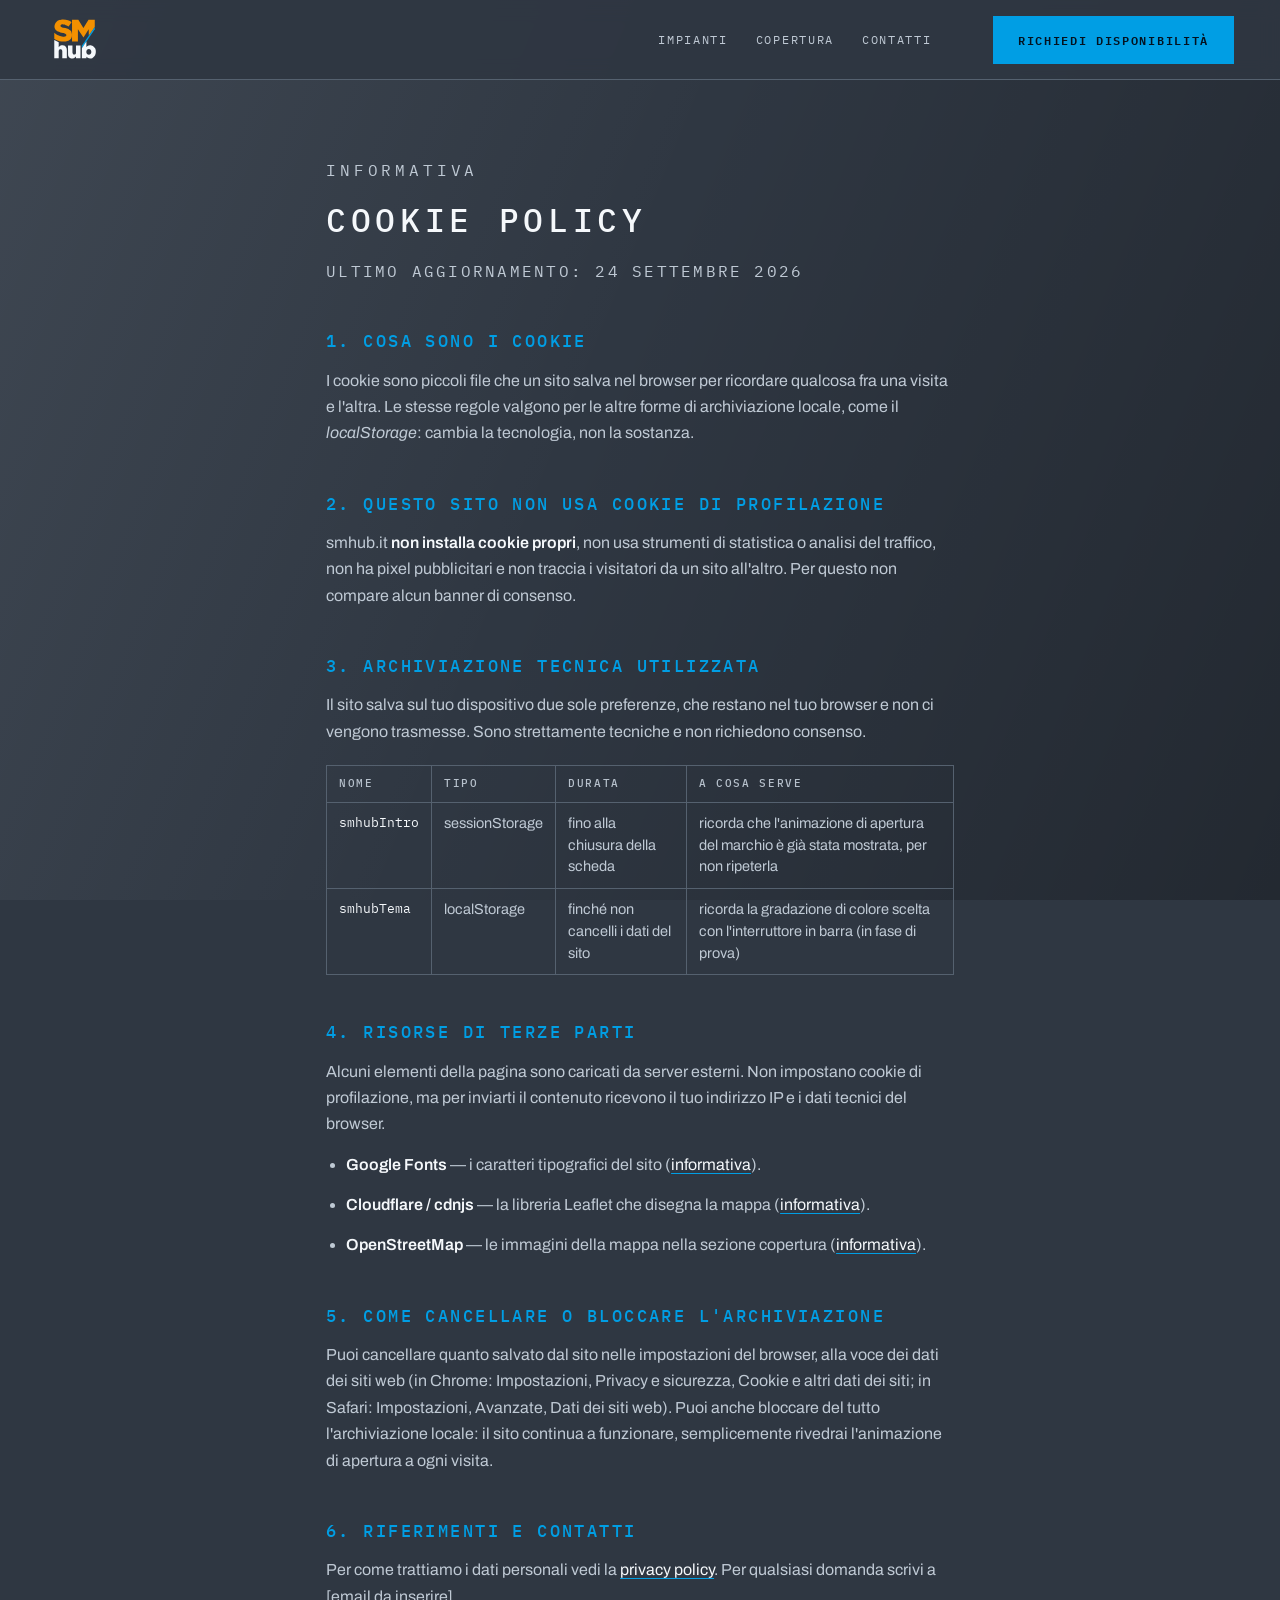
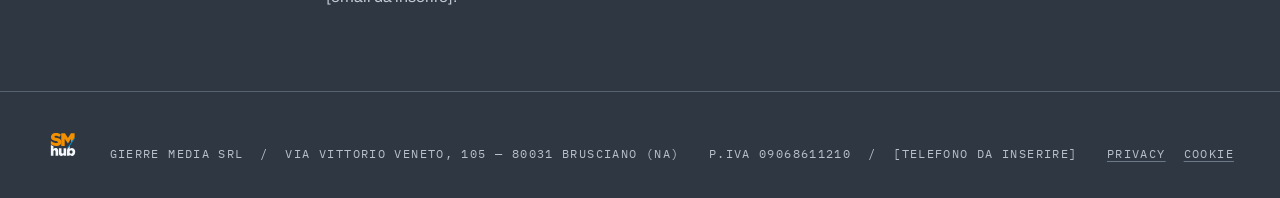
==== commit dd1a60c4: "Dati societari: Gierre Media Srl Il sito fa capo a Gierre Media Srl, Via Vittorio Veneto 105, 80031 " ====
--- a/cookie.html
+++ b/cookie.html
@@ -8,7 +8,7 @@
 <link rel="preconnect" href="https://fonts.googleapis.com">
 <link rel="preconnect" href="https://fonts.gstatic.com" crossorigin>
 <link href="https://fonts.googleapis.com/css2?family=Archivo:wght@400;500;600&family=IBM+Plex+Mono:wght@400;500&display=swap" rel="stylesheet">
-<link rel="stylesheet" href="css/style.css?v=44">
+<link rel="stylesheet" href="css/style.css?v=49">
 </head>
 <body>
 
@@ -110,12 +110,12 @@
 <path fill="currentColor" transform="matrix(1,0,0,-1,34.5556,54.394399)" d="M0 0H7.028V-11.057C7.028-11.992 7.398-12.917 8.125-13.504 8.537-13.837 9.067-14.093 9.722-14.083 9.722-14.083 12.056-14.139 12.583-12.028V0H19.667V-19.731H12.611V-17.25C12.611-17.25 9.944-20.551 7.056-20.387 7.056-20.387 1.055-20.306 .167-15.028Z"/>
 </g>
 </g></svg></div>
-    <div>[indirizzo da inserire] &nbsp;/&nbsp; [telefono da inserire]</div>
-    <div>[P.IVA da inserire]</div>
+    <div>Gierre Media Srl &nbsp;/&nbsp; Via Vittorio Veneto, 105 &mdash; 80031 Brusciano (NA)</div>
+    <div>P.IVA 09068611210 &nbsp;/&nbsp; [telefono da inserire]</div>
     <div class="piede-legali"><a href="privacy.html">Privacy</a><a href="cookie.html">Cookie</a></div>
   </div>
 </footer>
 
-<script src="js/site.js?v=18" defer></script>
+<script src="js/site.js?v=24" defer></script>
 </body>
 </html>
--- a/css/style.css
+++ b/css/style.css
@@ -160,7 +160,9 @@
 .tema button{background:none;border:0;color:var(--tenue);cursor:pointer;
   font-family:var(--font-mono);font-size:10.5px;letter-spacing:.14em;text-transform:uppercase;padding:8px 11px}
 .tema button[aria-pressed="true"]{background:var(--filo);color:var(--testo)}
-@media (max-width:768px){.tema{display:none}}
+/* sotto i 1180 px la barra si affolla (logo, 4 voci, interruttore, pulsante):
+   il primo a sparire e l'interruttore provvisorio dell'acciaio */
+@media (max-width:1180px){.tema{display:none}}
 
 /* ---------- intro del marchio (js/intro.js) ----------
    Le classi si chiamano apre-* e non intro-*: .intro esiste gia sui paragrafi
@@ -406,6 +408,64 @@
 .chiusura h2{max-width:20em}
 .chiusura .btn{margin-top:clamp(26px,4vh,44px)}
 
+/* ---------- richiamo alla sezione in evidenza ----------
+   Non un banner qualsiasi: un piccolo telo pubblicitario illuminato, con la
+   foto vera dell'impianto, la cornice blu del marchio e la stessa luce radente
+   del sito che ci passa sopra ogni tanto. Sta in basso a destra, orizzontale,
+   e si chiude con la x (la scelta vale per la sessione).
+   La classe .via, messa da js/site.js, lo fa uscire di scena: non parte mai
+   nascosto, e chi non ha JS lo vede e basta. */
+.richiamo{position:fixed;right:clamp(14px,2vw,26px);
+  /* sopra la fascia del payoff, che comincia al 66% dell'altezza: l'altezza e
+     espressa in dvh, cosi il riquadro resta sopra la banda su ogni schermo */
+  bottom:calc(34dvh + 20px);z-index:45;
+  width:min(404px,calc(100vw - 28px));
+  background:rgba(22,27,34,.94);border:1px solid var(--accento);
+  box-shadow:0 18px 44px rgba(0,0,0,.5);
+  transition:transform .45s cubic-bezier(.2,.7,.2,1),opacity .35s ease}
+.richiamo.via{transform:translateY(calc(100% + 40px));opacity:0;pointer-events:none}
+.richiamo-telo{display:grid;grid-template-columns:auto 1fr auto;align-items:center;gap:16px;
+  padding:14px;position:relative;overflow:hidden}
+.richiamo-telo img{width:132px;height:74px;object-fit:cover;border:1px solid var(--filo);flex:none}
+.richiamo-testo{display:block;min-width:0}
+.richiamo-occhiello{display:block;font-family:var(--font-mono);font-size:11px;letter-spacing:.2em;
+  text-transform:uppercase;color:var(--accento)}
+.richiamo-titolo{display:block;margin-top:6px;font-family:var(--font-mono);font-size:11.5px;
+  letter-spacing:.14em;text-transform:uppercase;color:var(--tenue);line-height:1.5}
+.richiamo-titolo b{display:block;margin-top:2px;font-size:15.5px;font-weight:600;color:#fff;letter-spacing:.08em}
+.richiamo-dati{display:block;margin-top:8px;font-family:var(--font-mono);font-size:10.5px;
+  letter-spacing:.12em;text-transform:uppercase;color:var(--tenue)}
+.richiamo-freccia{font-size:24px;color:var(--accento);padding-right:6px;transition:transform .25s ease}
+@media (hover:hover){
+  .richiamo:hover{border-color:#fff}
+  .richiamo:hover .richiamo-freccia{transform:translateX(4px)}
+}
+.richiamo-telo:focus-visible{outline:2px solid var(--accento);outline-offset:-3px}
+/* i fari: tre coni di luce che scendono sul telo, come sui maxi di notte */
+.richiamo-lampade{position:absolute;left:0;right:0;top:0;height:46px;pointer-events:none;
+  background:
+    radial-gradient(28px 40px at 22% -6px,rgba(255,255,255,.22),rgba(255,255,255,0) 70%),
+    radial-gradient(28px 40px at 50% -6px,rgba(255,255,255,.22),rgba(255,255,255,0) 70%),
+    radial-gradient(28px 40px at 78% -6px,rgba(255,255,255,.22),rgba(255,255,255,0) 70%)}
+/* la luce radente del sito, che attraversa il telo ogni tanto */
+.richiamo-telo::after{content:"";position:absolute;inset:0;pointer-events:none;mix-blend-mode:screen;
+  background:linear-gradient(104deg,transparent 42%,rgba(0,158,228,.30) 49%,
+    rgba(255,255,255,.34) 50.5%,rgba(0,158,228,.30) 52%,transparent 59%);
+  transform:translateX(-120%);animation:richiamo-luce 5.5s ease-in-out 1.2s infinite}
+@keyframes richiamo-luce{0%{transform:translateX(-120%)}26%,100%{transform:translateX(120%)}}
+.richiamo-chiudi{position:absolute;top:-11px;right:-11px;width:26px;height:26px;padding:0;
+  background:var(--fondo);color:var(--testo);border:1px solid var(--accento);cursor:pointer;
+  font:16px/22px var(--font-mono)}
+@media (hover:hover){.richiamo-chiudi:hover{background:var(--accento);color:var(--su-accento)}}
+.richiamo-chiudi:focus-visible{outline:2px solid #fff;outline-offset:1px}
+@media (prefers-reduced-motion:reduce){.richiamo-telo::after{animation:none;opacity:0}}
+@media (max-width:520px){
+  .richiamo{right:10px;left:10px;bottom:calc(34dvh + 14px);width:auto}
+  .richiamo-telo{gap:11px;padding:10px}
+  .richiamo-telo img{width:92px;height:52px}
+  .richiamo-dati{display:none}
+}
+
 /* ---------- in evidenza: la domination di Corso Vittorio Emanuele ----------
    Sezione piu marcata delle altre: filetto blu in alto, fondo leggermente
    staccato, due foto grandi affiancate che aprono la galleria. */
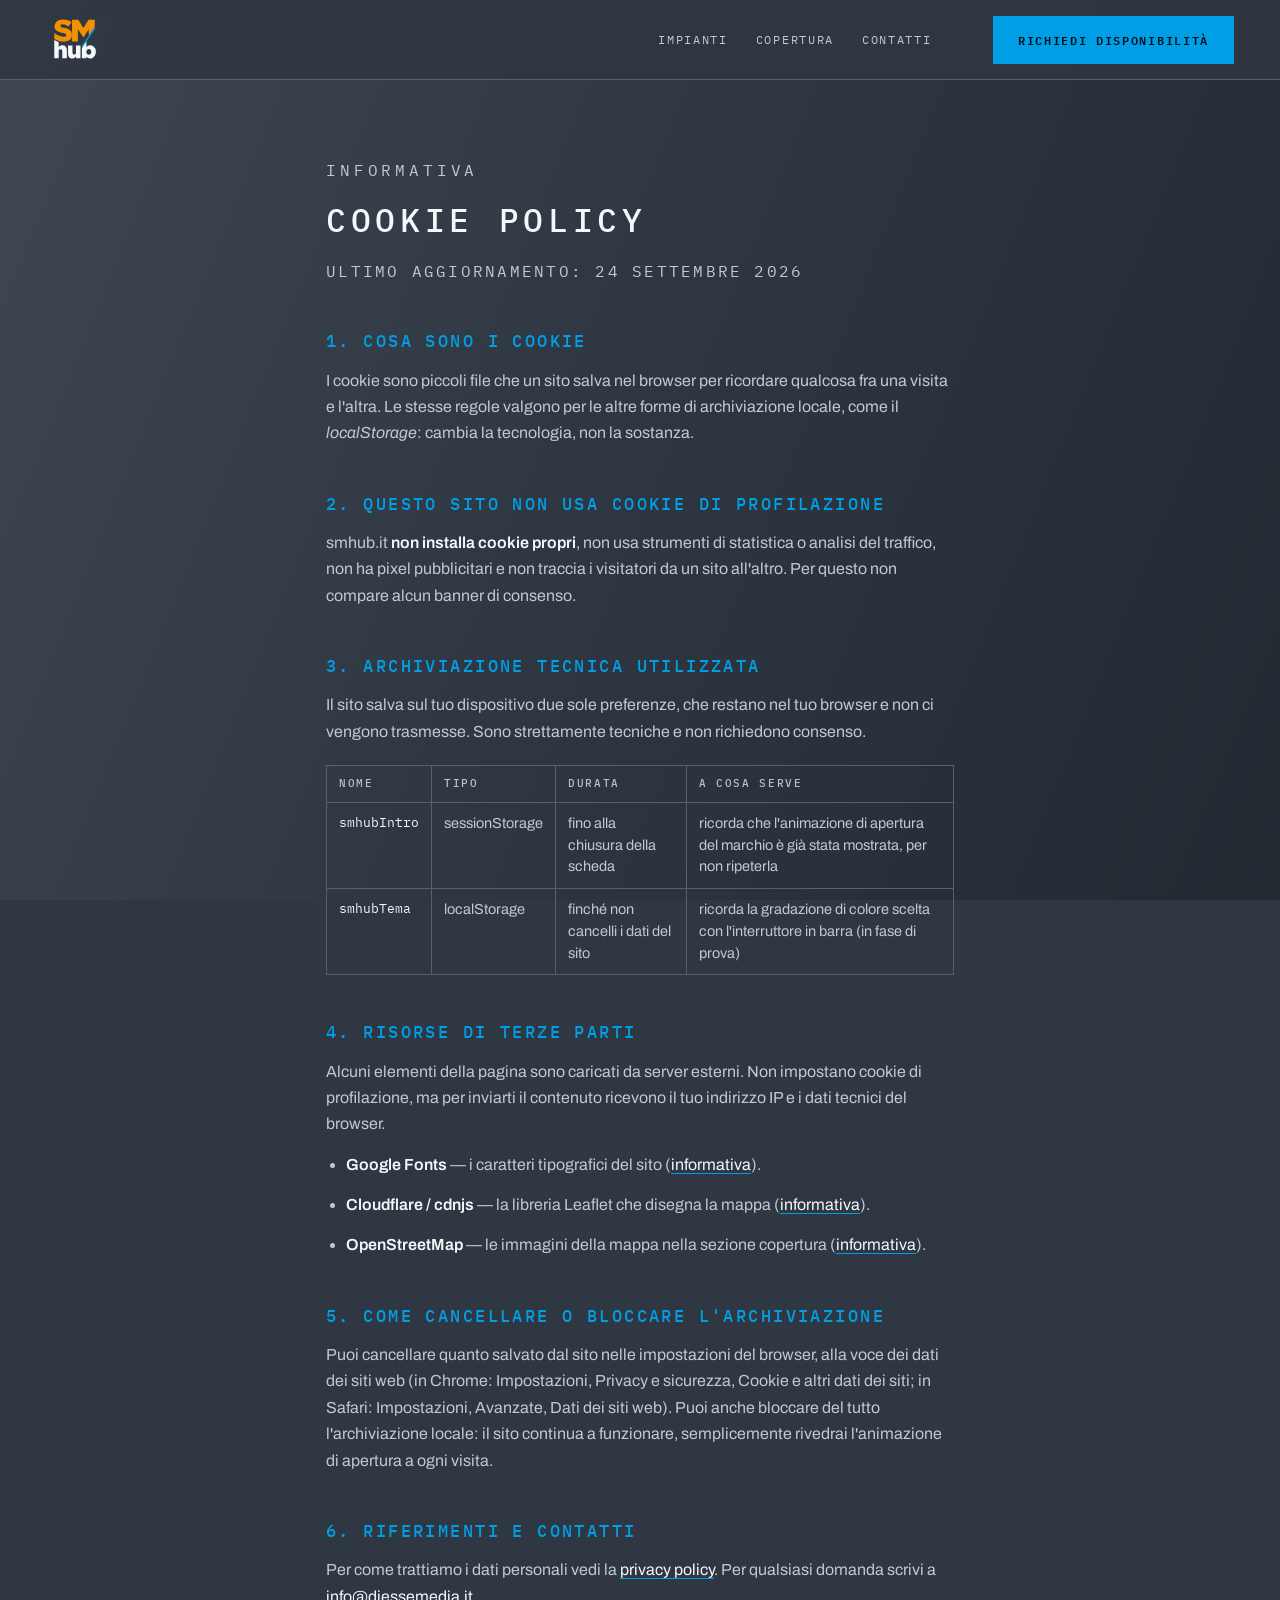
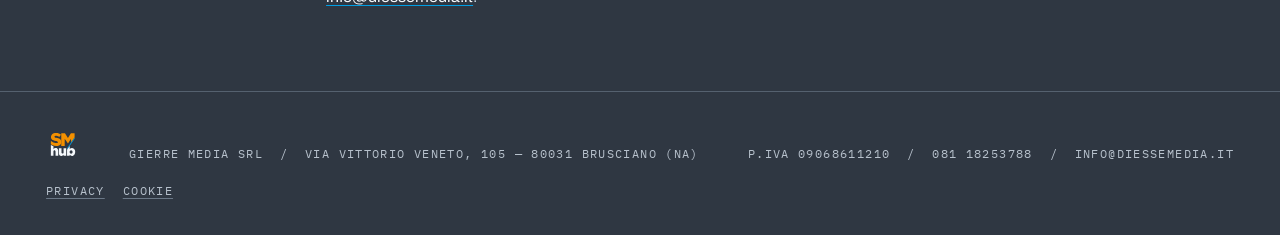
==== commit 1284de32: "Recapiti: info@diessemedia.it e 081 18253788 Per SM HUB valgono gli stessi recapiti di Diesse Media." ====
--- a/cookie.html
+++ b/cookie.html
@@ -88,7 +88,7 @@
 
       <h2>6. Riferimenti e contatti</h2>
       <p>Per come trattiamo i dati personali vedi la <a href="privacy.html">privacy policy</a>. Per
-      qualsiasi domanda scrivi a [email da inserire].</p>
+      qualsiasi domanda scrivi a <a href="mailto:info@diessemedia.it">info@diessemedia.it</a>.</p>
     </div>
   </section>
 </main>
@@ -111,7 +111,7 @@
 </g>
 </g></svg></div>
     <div>Gierre Media Srl &nbsp;/&nbsp; Via Vittorio Veneto, 105 &mdash; 80031 Brusciano (NA)</div>
-    <div>P.IVA 09068611210 &nbsp;/&nbsp; [telefono da inserire]</div>
+    <div>P.IVA 09068611210 &nbsp;/&nbsp; <a href="tel:+3908118253788">081 18253788</a> &nbsp;/&nbsp; <a href="mailto:info@diessemedia.it">info@diessemedia.it</a></div>
     <div class="piede-legali"><a href="privacy.html">Privacy</a><a href="cookie.html">Cookie</a></div>
   </div>
 </footer>
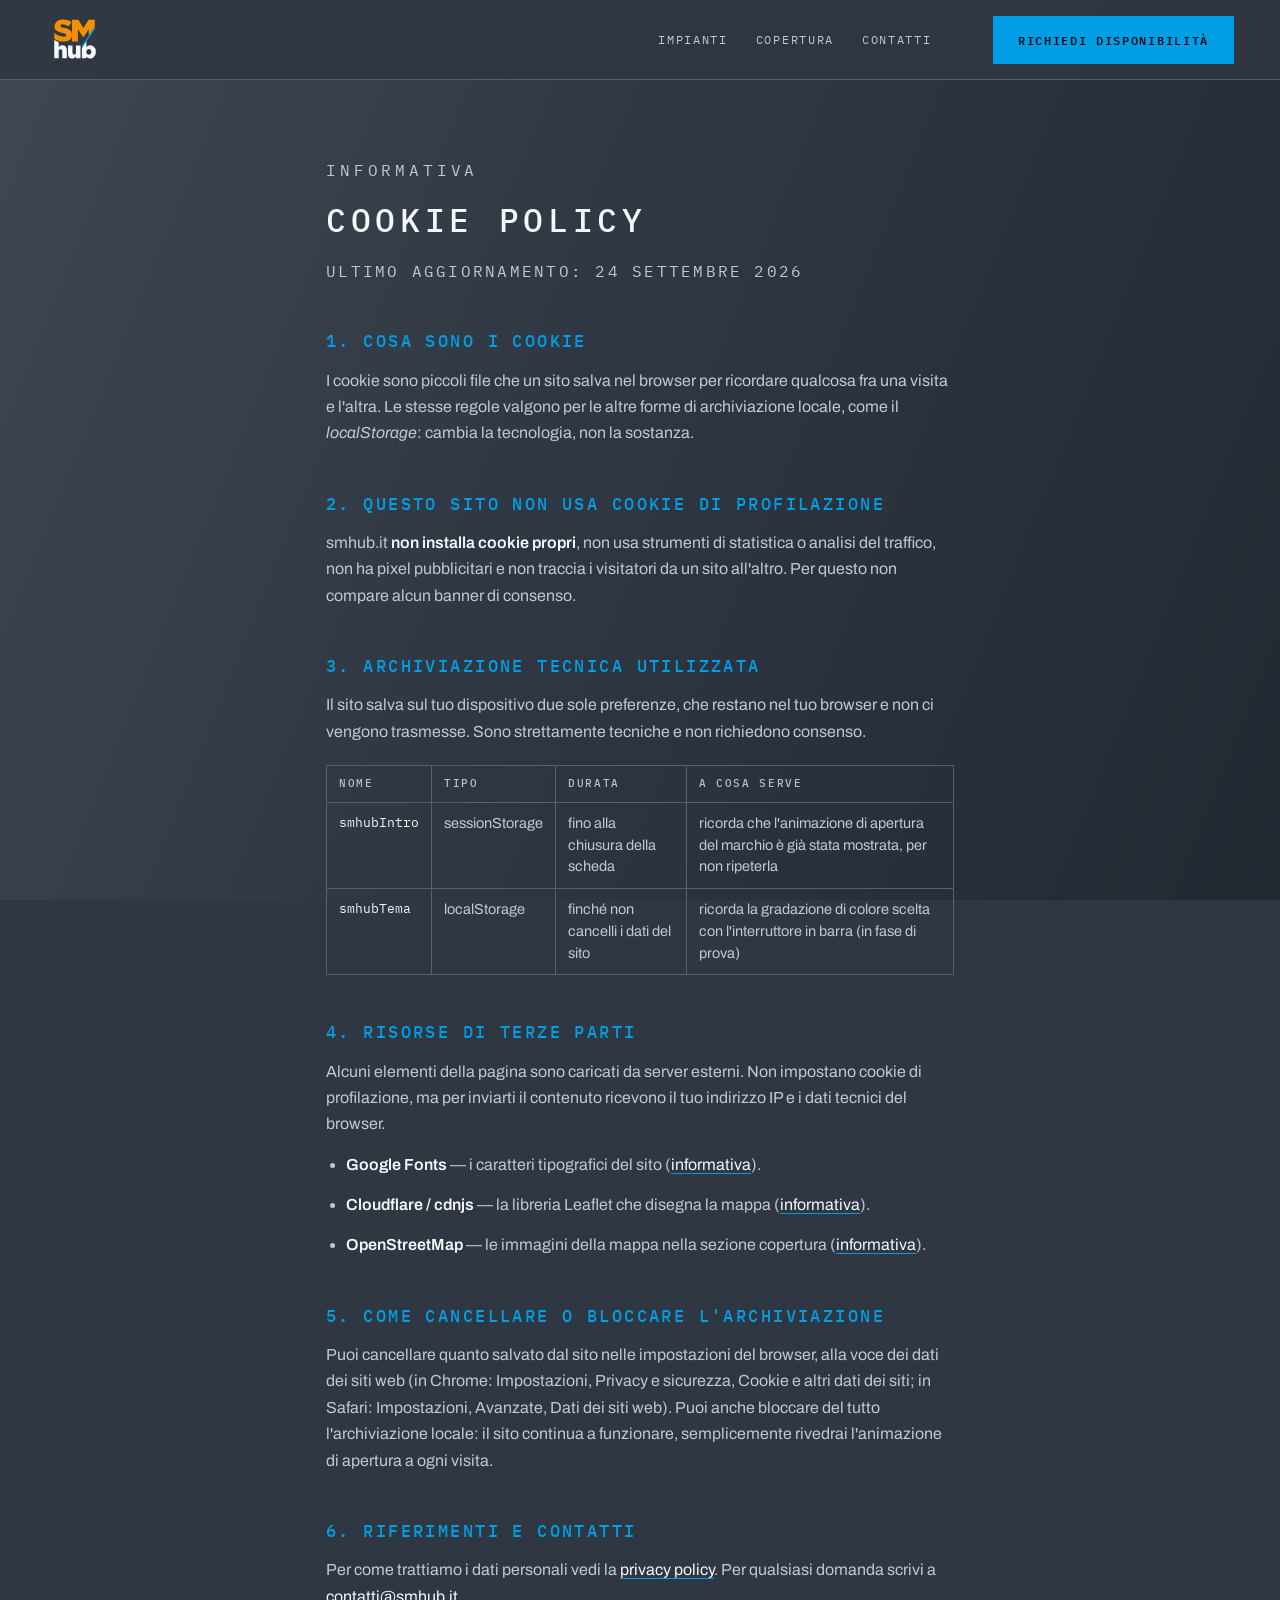
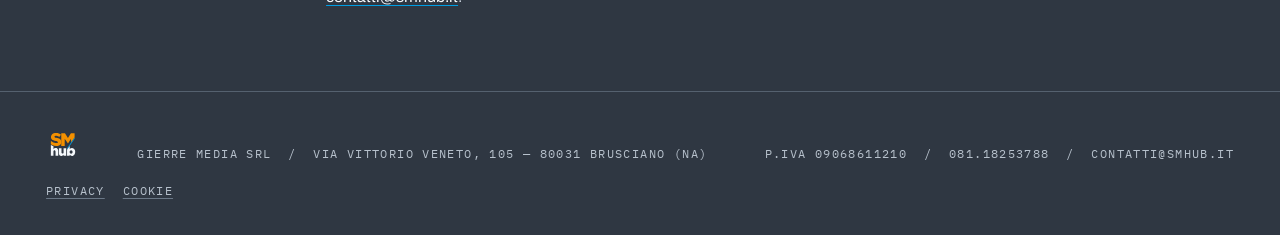
==== commit 2ebbf978: "Recapiti reali: contatti@smhub.it e 081.18253788 Il sito fa capo a Gierre Media Srl, Via Vittorio Ve" ====
--- a/cookie.html
+++ b/cookie.html
@@ -88,7 +88,7 @@
 
       <h2>6. Riferimenti e contatti</h2>
       <p>Per come trattiamo i dati personali vedi la <a href="privacy.html">privacy policy</a>. Per
-      qualsiasi domanda scrivi a <a href="mailto:info@diessemedia.it">info@diessemedia.it</a>.</p>
+      qualsiasi domanda scrivi a <a href="mailto:contatti@smhub.it">contatti@smhub.it</a>.</p>
     </div>
   </section>
 </main>
@@ -111,7 +111,7 @@
 </g>
 </g></svg></div>
     <div>Gierre Media Srl &nbsp;/&nbsp; Via Vittorio Veneto, 105 &mdash; 80031 Brusciano (NA)</div>
-    <div>P.IVA 09068611210 &nbsp;/&nbsp; <a href="tel:+3908118253788">081 18253788</a> &nbsp;/&nbsp; <a href="mailto:info@diessemedia.it">info@diessemedia.it</a></div>
+    <div>P.IVA 09068611210 &nbsp;/&nbsp; <a href="tel:+3908118253788">081.18253788</a> &nbsp;/&nbsp; <a href="mailto:contatti@smhub.it">contatti@smhub.it</a></div>
     <div class="piede-legali"><a href="privacy.html">Privacy</a><a href="cookie.html">Cookie</a></div>
   </div>
 </footer>
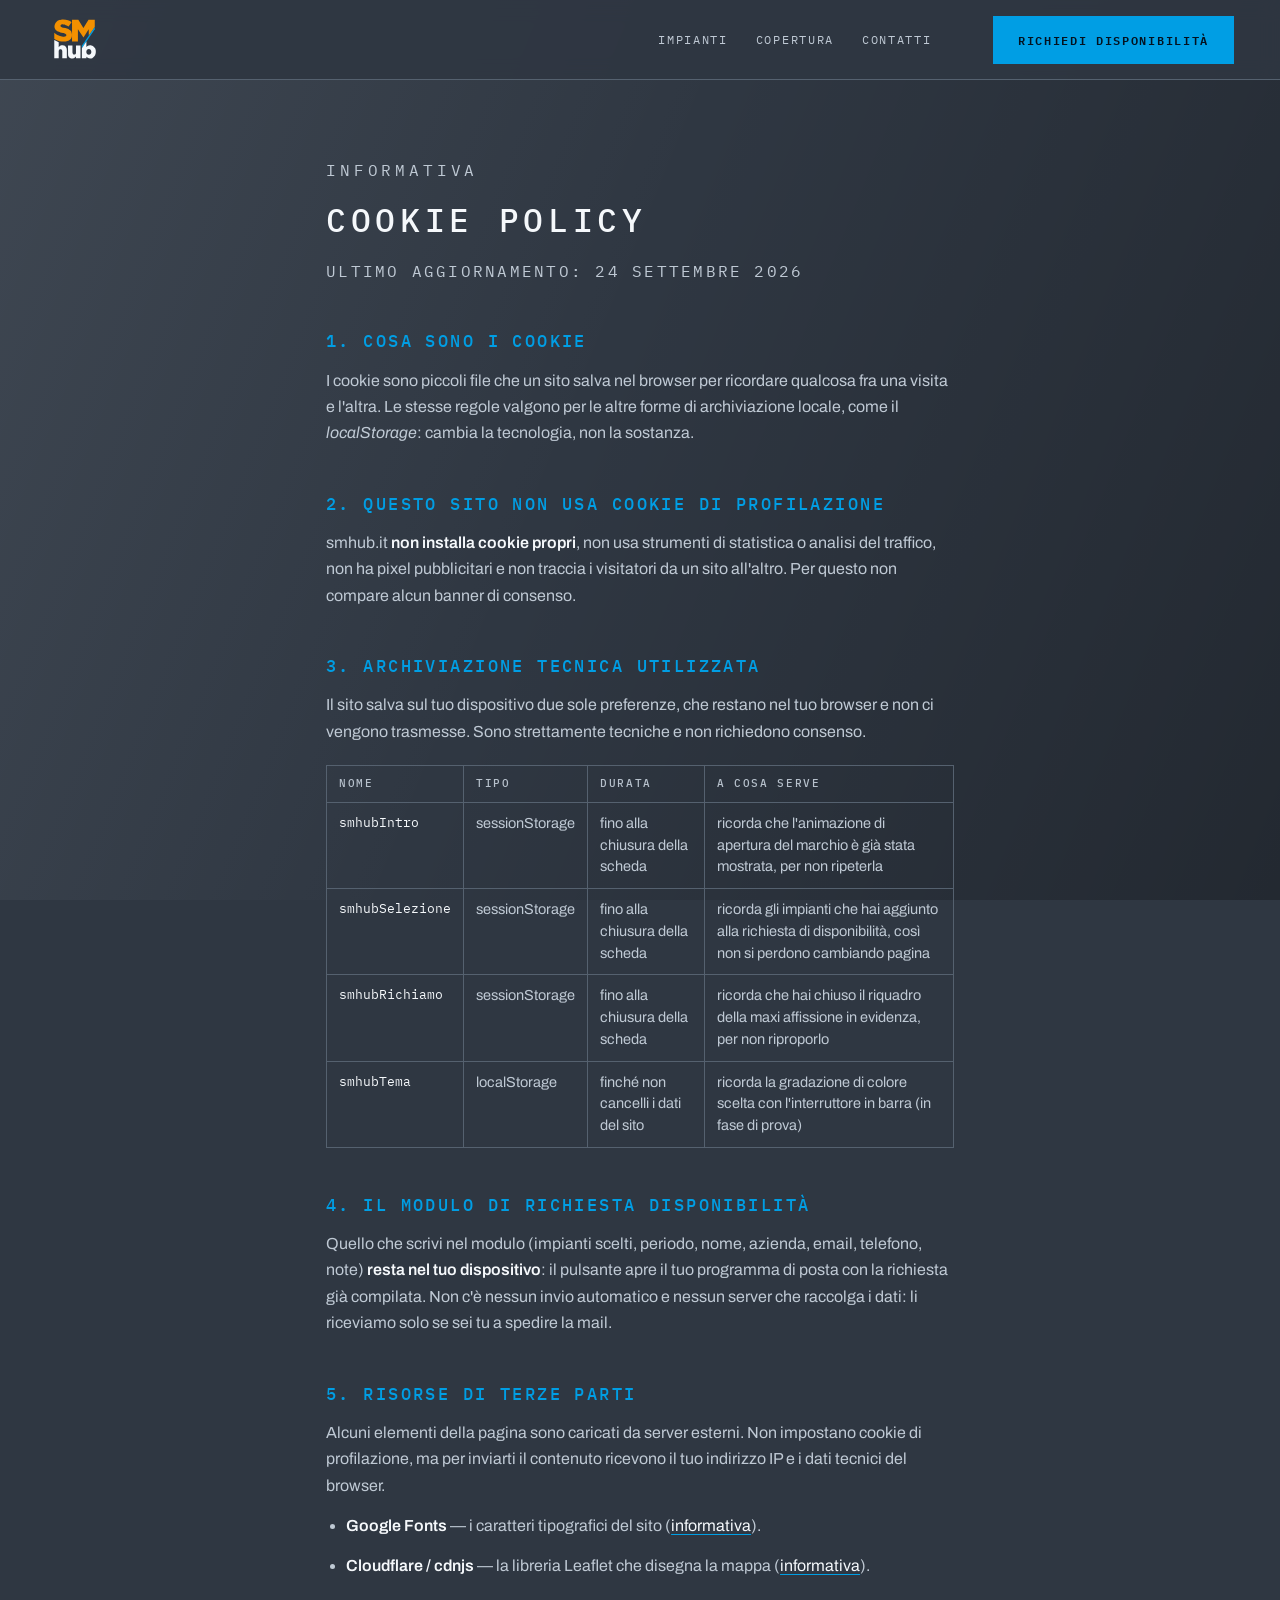
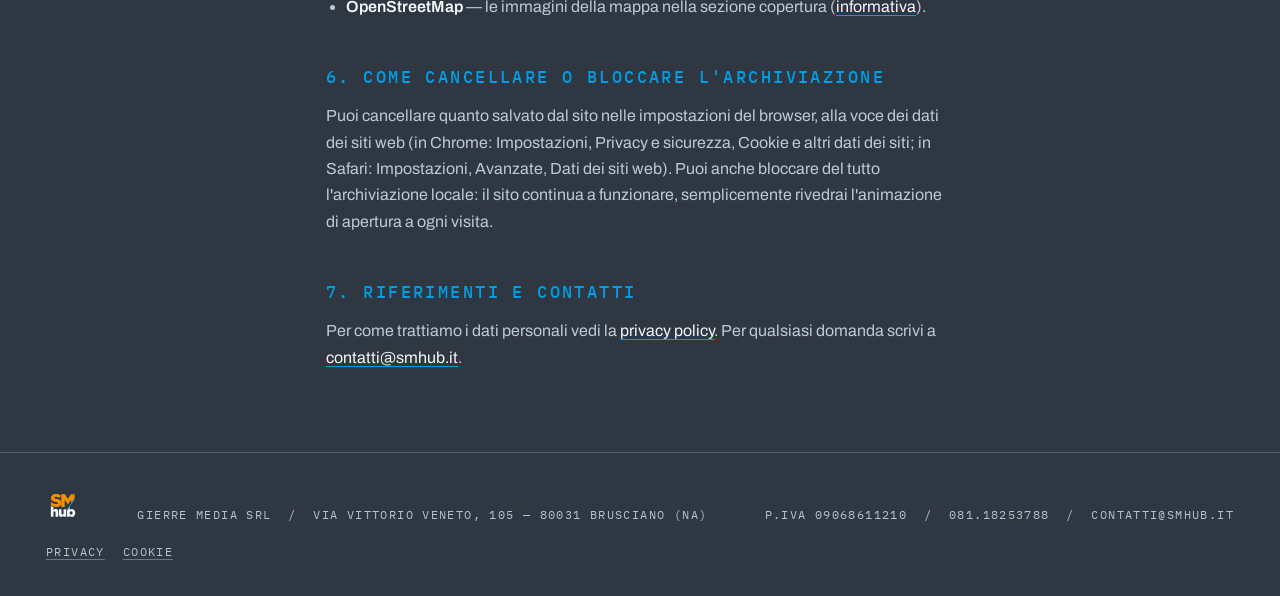
==== commit 9c1021ac: "Richiesta di disponibilita collegata alla mappa Il cliente sceglie gli impianti dai popup della mapp" ====
--- a/cookie.html
+++ b/cookie.html
@@ -8,7 +8,7 @@
 <link rel="preconnect" href="https://fonts.googleapis.com">
 <link rel="preconnect" href="https://fonts.gstatic.com" crossorigin>
 <link href="https://fonts.googleapis.com/css2?family=Archivo:wght@400;500;600&family=IBM+Plex+Mono:wght@400;500&display=swap" rel="stylesheet">
-<link rel="stylesheet" href="css/style.css?v=49">
+<link rel="stylesheet" href="css/style.css?v=51">
 </head>
 <body>
 
@@ -62,12 +62,23 @@
         <tbody>
           <tr><td>smhubIntro</td><td>sessionStorage</td><td>fino alla chiusura della scheda</td>
             <td>ricorda che l'animazione di apertura del marchio &egrave; gi&agrave; stata mostrata, per non ripeterla</td></tr>
+          <tr><td>smhubSelezione</td><td>sessionStorage</td><td>fino alla chiusura della scheda</td>
+            <td>ricorda gli impianti che hai aggiunto alla richiesta di disponibilit&agrave;, cos&igrave; non
+            si perdono cambiando pagina</td></tr>
+          <tr><td>smhubRichiamo</td><td>sessionStorage</td><td>fino alla chiusura della scheda</td>
+            <td>ricorda che hai chiuso il riquadro della maxi affissione in evidenza, per non riproporlo</td></tr>
           <tr><td>smhubTema</td><td>localStorage</td><td>finch&eacute; non cancelli i dati del sito</td>
             <td>ricorda la gradazione di colore scelta con l'interruttore in barra (in fase di prova)</td></tr>
         </tbody>
       </table>
 
-      <h2>4. Risorse di terze parti</h2>
+      <h2>4. Il modulo di richiesta disponibilit&agrave;</h2>
+      <p>Quello che scrivi nel modulo (impianti scelti, periodo, nome, azienda, email, telefono, note)
+      <strong>resta nel tuo dispositivo</strong>: il pulsante apre il tuo programma di posta con la
+      richiesta gi&agrave; compilata. Non c&#39;&egrave; nessun invio automatico e nessun server che raccolga i
+      dati: li riceviamo solo se sei tu a spedire la mail.</p>
+
+      <h2>5. Risorse di terze parti</h2>
       <p>Alcuni elementi della pagina sono caricati da server esterni. Non impostano cookie di
       profilazione, ma per inviarti il contenuto ricevono il tuo indirizzo IP e i dati tecnici del
       browser.</p>
@@ -80,13 +91,13 @@
         (<a href="https://osmfoundation.org/wiki/Privacy_Policy" target="_blank" rel="noopener">informativa</a>).</li>
       </ul>
 
-      <h2>5. Come cancellare o bloccare l'archiviazione</h2>
+      <h2>6. Come cancellare o bloccare l'archiviazione</h2>
       <p>Puoi cancellare quanto salvato dal sito nelle impostazioni del browser, alla voce dei dati dei
       siti web (in Chrome: Impostazioni, Privacy e sicurezza, Cookie e altri dati dei siti; in Safari:
       Impostazioni, Avanzate, Dati dei siti web). Puoi anche bloccare del tutto l'archiviazione locale:
       il sito continua a funzionare, semplicemente rivedrai l'animazione di apertura a ogni visita.</p>
 
-      <h2>6. Riferimenti e contatti</h2>
+      <h2>7. Riferimenti e contatti</h2>
       <p>Per come trattiamo i dati personali vedi la <a href="privacy.html">privacy policy</a>. Per
       qualsiasi domanda scrivi a <a href="mailto:contatti@smhub.it">contatti@smhub.it</a>.</p>
     </div>
@@ -116,6 +127,6 @@
   </div>
 </footer>
 
-<script src="js/site.js?v=24" defer></script>
+<script src="js/site.js?v=25" defer></script>
 </body>
 </html>
--- a/css/style.css
+++ b/css/style.css
@@ -402,6 +402,77 @@
 .imp-dati>div{min-width:0}
 .imp-dati dt{font-family:var(--font-mono);font-size:10px;letter-spacing:.16em;text-transform:uppercase;color:var(--tenue)}
 .imp-dati dd{margin:3px 0 0;font-size:15px;color:var(--testo-muto)}
+
+/* ---------- richiesta di disponibilita ----------
+   Tre blocchi affiancati: impianti scelti, quattordicine, dati di chi scrive.
+   Il pulsante "Aggiungi" vive sia nelle schede sia nei popup della mappa. */
+.scegli{margin-top:16px;width:100%;background:none;color:var(--accento);cursor:pointer;
+  border:1px solid var(--accento);padding:10px 12px;
+  font-family:var(--font-mono);font-size:10.5px;letter-spacing:.16em;text-transform:uppercase;
+  transition:background .18s,color .18s}
+@media (hover:hover){.scegli:hover{background:var(--accento);color:var(--su-accento)}}
+.scegli[aria-pressed="true"]{background:var(--accento);color:var(--su-accento)}
+.scegli:focus-visible{outline:2px solid var(--accento);outline-offset:2px}
+.pop-impianto .pop-scegli{margin:0 14px 14px;width:calc(100% - 28px)}
+
+.richiesta{border-top:1px solid var(--filo);background:var(--fondo-2)}
+.richiesta-griglia{margin-top:clamp(30px,5vh,52px);display:grid;gap:1px;background:var(--filo);
+  border:1px solid var(--filo);grid-template-columns:repeat(3,1fr)}
+@media (max-width:1000px){.richiesta-griglia{grid-template-columns:1fr}}
+.richiesta-blocco{background:var(--fondo);padding:clamp(18px,2vw,28px);display:flex;flex-direction:column}
+.richiesta-titolo{font-family:var(--font-mono);font-size:11px;letter-spacing:.18em;text-transform:uppercase;
+  color:var(--accento);display:flex;align-items:center;gap:10px}
+.richiesta-conta{display:inline-flex;align-items:center;justify-content:center;min-width:24px;height:24px;
+  padding:0 6px;background:var(--accento);color:var(--su-accento);font-size:12px;letter-spacing:0}
+
+.richiesta-elenco{list-style:none;margin:18px 0 0;padding:0;display:flex;flex-direction:column;gap:1px;
+  background:var(--filo)}
+.richiesta-elenco li{background:var(--fondo-2);padding:12px 14px;display:grid;
+  grid-template-columns:1fr auto;gap:2px 12px;align-items:start}
+.richiesta-code{font-family:var(--font-mono);font-size:10.5px;letter-spacing:.18em;color:var(--accento)}
+.richiesta-pos{grid-column:1;font-size:14px;color:var(--testo)}
+.richiesta-dati{grid-column:1;font-family:var(--font-mono);font-size:10px;letter-spacing:.12em;
+  text-transform:uppercase;color:var(--tenue)}
+.richiesta-togli{grid-column:2;grid-row:1 / span 3;align-self:center;width:28px;height:28px;padding:0;
+  background:none;border:1px solid var(--filo-forte);color:var(--testo-muto);cursor:pointer;
+  font:15px/24px var(--font-mono)}
+@media (hover:hover){.richiesta-togli:hover{border-color:var(--accento);color:var(--accento)}}
+.richiesta-vuoto{margin-top:18px;color:var(--testo-muto);font-size:15px}
+.richiesta-vuoto b{color:var(--testo)}
+.richiesta-svuota{margin-top:16px;align-self:flex-start;background:none;border:0;padding:0;cursor:pointer;
+  color:var(--tenue);font-family:var(--font-mono);font-size:10.5px;letter-spacing:.14em;
+  text-transform:uppercase;text-decoration:underline;text-underline-offset:3px}
+@media (hover:hover){.richiesta-svuota:hover{color:var(--accento)}}
+
+.richiesta-periodi{margin-top:18px;max-height:290px;overflow-y:auto;display:flex;flex-wrap:wrap;gap:8px}
+.richiesta-mese{width:100%;margin-top:6px;font-family:var(--font-mono);font-size:10px;letter-spacing:.2em;
+  text-transform:uppercase;color:var(--tenue)}
+.richiesta-periodo{flex:1 1 128px;background:var(--fondo-2);border:1px solid var(--filo);cursor:pointer;
+  padding:9px 10px;color:var(--testo);text-align:left;
+  font-family:var(--font-mono);font-size:10px;letter-spacing:.1em;text-transform:uppercase}
+.richiesta-periodo b{display:block;font-size:13px;letter-spacing:.06em}
+.richiesta-periodo span{color:var(--tenue)}
+@media (hover:hover){.richiesta-periodo:hover{border-color:var(--accento)}}
+.richiesta-periodo[aria-pressed="true"]{background:var(--accento);border-color:var(--accento);color:var(--su-accento)}
+.richiesta-periodo[aria-pressed="true"] span{color:var(--su-accento);opacity:.8}
+.richiesta-durata{margin-top:18px;display:flex;flex-direction:column;gap:8px}
+.richiesta-durata label{font-family:var(--font-mono);font-size:10px;letter-spacing:.16em;
+  text-transform:uppercase;color:var(--tenue)}
+.richiesta-durata select{background:var(--fondo-2);color:var(--testo);border:1px solid var(--filo);
+  padding:10px 12px;font-family:var(--font-mono);font-size:12px}
+.richiesta-periodo-scelto{margin-top:16px;font-size:14px;color:var(--testo)}
+
+.richiesta-campi{margin-top:18px;display:grid;gap:12px}
+.richiesta-campi label{display:flex;flex-direction:column;gap:6px;
+  font-family:var(--font-mono);font-size:10px;letter-spacing:.16em;text-transform:uppercase;color:var(--tenue)}
+.richiesta-campi input,.richiesta-campi textarea{background:var(--fondo-2);color:var(--testo);
+  border:1px solid var(--filo);padding:11px 12px;font-family:var(--font-testo);font-size:15px;
+  width:100%;resize:vertical}
+.richiesta-campi input:focus,.richiesta-campi textarea:focus{outline:2px solid var(--accento);outline-offset:-1px}
+.richiesta-invia{margin-top:18px;width:100%}
+.richiesta-avvertenza{margin-top:14px;font-family:var(--font-mono);font-size:10px;letter-spacing:.12em;
+  text-transform:uppercase;color:var(--tenue);line-height:1.7}
+.richiesta-avvertenza.manca{color:#ffb4a8}
 
 /* chiusura */
 .chiusura{border-top:1px solid var(--filo)}
